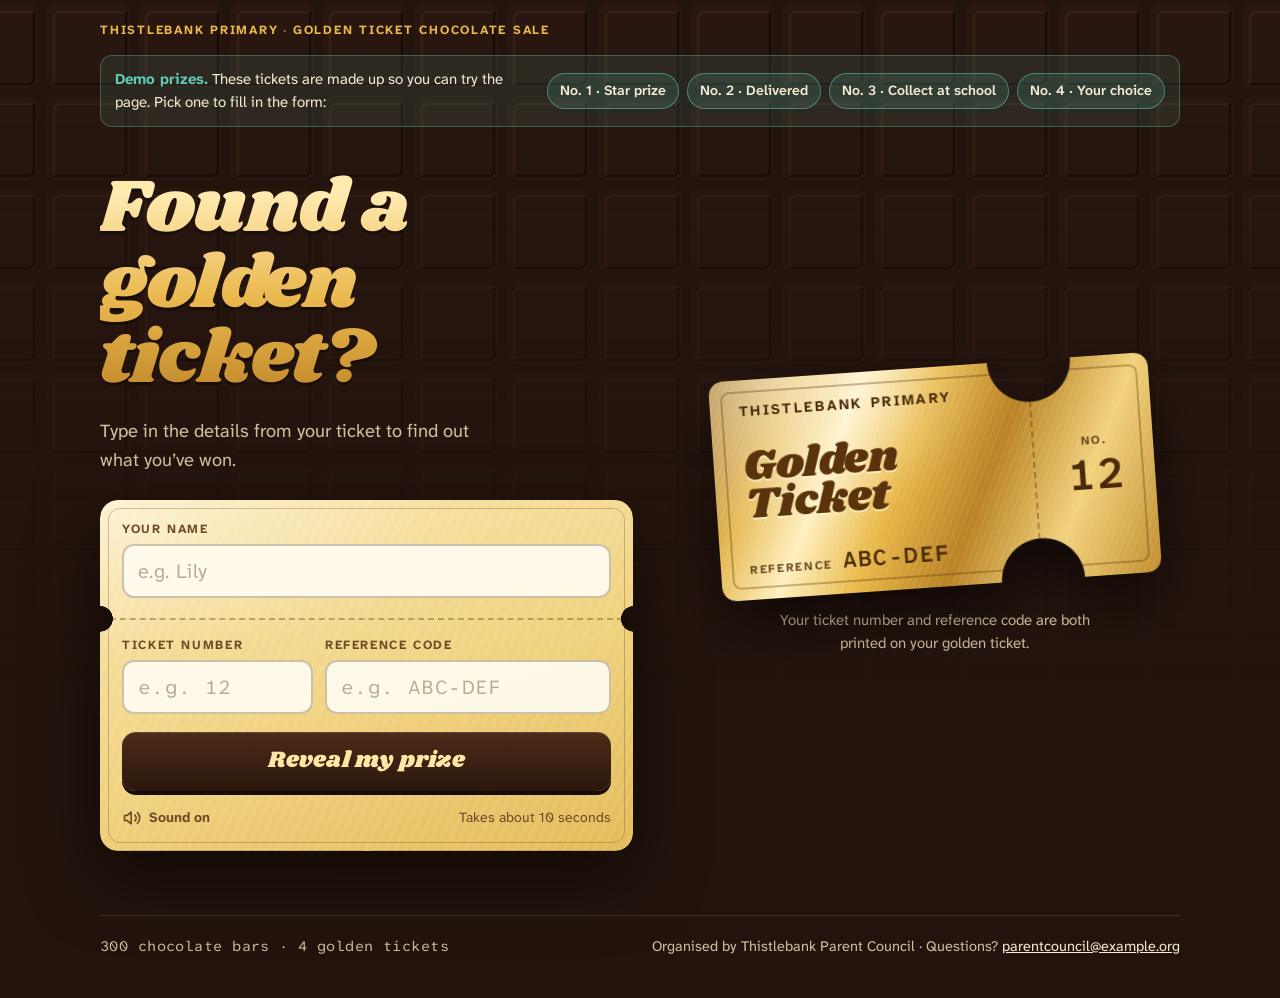
==== golden-ticket/index.html @ 1c59f761 "Add golden ticket prize page for the chocolate sale fundraiser Winners enter their name, ticket numb" ====
<!doctype html>
<html lang="en-GB">
<head>
<meta charset="utf-8">
<meta name="viewport" content="width=device-width, initial-scale=1, viewport-fit=cover">
<!-- page:start -->
<title>Golden Ticket Reveal</title>
<meta name="description" content="Found a golden ticket in your chocolate bar? Type in your ticket details to see what you've won.">
<meta name="theme-color" content="#22130d">
<link rel="icon" href="data:image/svg+xml,%3Csvg xmlns='http://www.w3.org/2000/svg' viewBox='0 0 32 32'%3E%3Crect x='1' y='8' width='30' height='16' rx='3' fill='%23eab84e'/%3E%3Cpath d='M22 9v14' stroke='%235a330c' stroke-width='1.5' stroke-dasharray='2 2'/%3E%3C/svg%3E">
<link rel="preconnect" href="https://fonts.googleapis.com">
<link rel="preconnect" href="https://fonts.gstatic.com" crossorigin>
<link rel="stylesheet" href="https://fonts.googleapis.com/css2?family=Atkinson+Hyperlegible+Mono:wght@400;600&family=Atkinson+Hyperlegible+Next:wght@400;600;700&family=Shrikhand&display=swap">
<style>
  /* One committed look: dark chocolate, gold foil, a mint wrapper. */
  :root {
    color-scheme: dark;
    --cocoa: #22130d;
    --cocoa-2: #2e1a12;
    --cocoa-3: #3a2319;
    --line: rgba(248, 236, 212, 0.14);
    --cream: #f8ecd4;
    --cream-2: #d4bf9f;
    --gold: #eab84e;
    --gold-hi: #ffe7a3;
    --paper-ink: #3a2212;
    --paper-ink-2: #6e4b28;
    --mint: #62cdb6;
    --error-paper: #9b2717;
    --foil: linear-gradient(115deg, #a8741f 0%, #e7bb57 16%, #fff0c0 29%, #e9b949 43%, #b98224 60%, #f2d27c 79%, #c18d2e 100%);
    --font-display: "Shrikhand", "Cooper Black", Georgia, serif;
    --font-body: "Atkinson Hyperlegible Next", "Atkinson Hyperlegible", system-ui, -apple-system, "Segoe UI", Roboto, sans-serif;
    --font-mono: "Atkinson Hyperlegible Mono", ui-monospace, "SF Mono", Menlo, Consolas, monospace;
  }
  [hidden] { display: none !important; }
  html { background: var(--cocoa); }
  body {
    position: relative;
    margin: 0;
    min-height: 100vh;
    padding-inline: 16px;
    background: var(--cocoa);
    color: var(--cream);
    font: 400 17px/1.55 var(--font-body);
    -webkit-font-smoothing: antialiased;
    -webkit-text-size-adjust: 100%;
  }
  body.stage-open { overflow: hidden; }
  /* Embossed chocolate squares, fading out down the page. */
  body::before {
    content: "";
    position: absolute;
    inset: 0 0 auto 0;
    height: 680px;
    pointer-events: none;
    background: url("data:image/svg+xml,%3Csvg xmlns='http://www.w3.org/2000/svg' width='92' height='92' viewBox='0 0 92 92'%3E%3Crect x='4' y='4' width='84' height='84' rx='10' fill='%23291710'/%3E%3Cpath d='M12 84V18a6 6 0 0 1 6-6h66' fill='none' stroke='%23382016' stroke-width='2.5'/%3E%3Cpath d='M84 12v66a6 6 0 0 1-6 6H12' fill='none' stroke='%23180b06' stroke-width='2.5'/%3E%3C/svg%3E") 50% 0 / 92px 92px;
    -webkit-mask: linear-gradient(#000, rgba(0, 0, 0, 0.55) 45%, transparent);
    mask: linear-gradient(#000, rgba(0, 0, 0, 0.55) 45%, transparent);
  }
  .page { position: relative; max-width: 1080px; margin: 0 auto; padding-block: 22px 40px; }
  button { font: inherit; }
  :focus-visible { outline: 3px solid var(--gold-hi); outline-offset: 3px; }

  .masthead { display: flex; flex-wrap: wrap; align-items: center; gap: 6px 14px; }
  .eyebrow {
    margin: 0;
    font: 700 12.5px/1.35 var(--font-body);
    letter-spacing: 0.14em;
    text-transform: uppercase;
    color: var(--gold);
  }
  .eyebrow .sep { opacity: 0.55; padding-inline: 0.35em; }

  .demo {
    margin-top: 16px;
    padding: 12px 14px;
    display: flex;
    flex-wrap: wrap;
    align-items: center;
    gap: 8px 10px;
    border-radius: 12px;
    background: rgba(98, 205, 182, 0.1);
    border: 1px solid rgba(98, 205, 182, 0.35);
    font-size: 15px;
  }
  .demo p { margin: 0; flex: 1 1 260px; }
  .demo strong { color: var(--mint); }
  .demo-picks { display: flex; flex-wrap: wrap; gap: 8px; }
  .demo-pick {
    padding: 6px 12px;
    border-radius: 999px;
    border: 1px solid rgba(98, 205, 182, 0.5);
    background: rgba(98, 205, 182, 0.14);
    color: var(--cream);
    font-size: 14px;
    font-weight: 600;
    cursor: pointer;
  }
  .demo-pick:hover { background: rgba(98, 205, 182, 0.26); }

  /* ---- The form view ---- */
  .intro { display: grid; grid-template-columns: minmax(0, 1fr); gap: 34px; margin-top: 26px; }
  @media (min-width: 900px) {
    .intro { grid-template-columns: minmax(0, 1fr) minmax(0, 0.92fr); align-items: center; gap: 56px; margin-top: 44px; }
  }
  .headline {
    margin: 0;
    font: 400 clamp(2.7rem, 9vw, 4.7rem)/1 var(--font-display);
    letter-spacing: -0.01em;
    text-wrap: balance;
    background: linear-gradient(180deg, #ffeab0 10%, #eab84e 55%, #c48b2c 95%);
    -webkit-background-clip: text;
    background-clip: text;
    color: transparent;
    filter: drop-shadow(0 3px 0 rgba(0, 0, 0, 0.35));
    padding-bottom: 0.08em;
  }
  .lede { margin: 14px 0 0; max-width: 34ch; font-size: 1.15rem; color: var(--cream-2); }
  .welcome {
    margin: 18px 0 0;
    display: flex;
    flex-wrap: wrap;
    align-items: center;
    gap: 6px 12px;
    color: var(--cream-2);
    font-size: 15.5px;
  }
  .link-btn {
    padding: 0;
    border: 0;
    background: none;
    color: var(--gold);
    font-weight: 700;
    text-decoration: underline;
    text-underline-offset: 3px;
    cursor: pointer;
  }

  .form-wrap { margin-top: 26px; max-width: 540px; filter: drop-shadow(0 26px 34px rgba(0, 0, 0, 0.5)); }
  .ticket-form {
    --notch-y: 118px;
    position: relative;
    padding: 22px 22px 16px;
    border-radius: 18px;
    color: var(--paper-ink);
    background:
      radial-gradient(120% 80% at 0% 0%, rgba(255, 255, 255, 0.4), rgba(255, 255, 255, 0) 55%),
      repeating-linear-gradient(115deg, rgba(255, 255, 255, 0.07) 0 3px, rgba(255, 255, 255, 0) 3px 9px),
      linear-gradient(160deg, #fbe9b6, #f0d17d 58%, #e3bb5a);
    -webkit-mask:
      radial-gradient(circle 13px at 0 var(--notch-y), #0000 97%, #000) left / 51% 100% no-repeat,
      radial-gradient(circle 13px at 100% var(--notch-y), #0000 97%, #000) right / 51% 100% no-repeat;
    mask:
      radial-gradient(circle 13px at 0 var(--notch-y), #0000 97%, #000) left / 51% 100% no-repeat,
      radial-gradient(circle 13px at 100% var(--notch-y), #0000 97%, #000) right / 51% 100% no-repeat;
  }
  .ticket-form::before {
    content: "";
    position: absolute;
    inset: 8px;
    border: 1.5px solid rgba(90, 51, 12, 0.28);
    border-radius: 12px;
    pointer-events: none;
  }
  .field label {
    display: block;
    margin-bottom: 7px;
    font: 700 12.5px/1.2 var(--font-body);
    letter-spacing: 0.13em;
    text-transform: uppercase;
    color: var(--paper-ink-2);
  }
  .field input {
    display: block;
    width: 100%;
    box-sizing: border-box;
    padding: 13px 14px;
    border: 2px solid rgba(74, 44, 14, 0.28);
    border-radius: 12px;
    background: rgba(255, 251, 238, 0.94);
    color: var(--paper-ink);
    font: 600 20px/1.2 var(--font-body);
  }
  .field input.code { font-family: var(--font-mono); letter-spacing: 0.09em; text-transform: uppercase; }
  .field input::placeholder { color: rgba(74, 44, 14, 0.38); font-weight: 400; letter-spacing: 0.02em; text-transform: none; }
  .field input:focus { outline: none; border-color: var(--paper-ink); box-shadow: 0 0 0 4px rgba(58, 34, 18, 0.16); }
  .field input[aria-invalid="true"] { border-color: var(--error-paper); background: #fff2ea; }
  .perf { margin: 20px -22px 18px; border-top: 2px dashed rgba(74, 44, 14, 0.34); }
  .pair { display: grid; grid-template-columns: minmax(0, 0.8fr) minmax(0, 1.2fr); align-items: end; gap: 12px; }
  @media (max-width: 459px) { .pair { grid-template-columns: minmax(0, 1fr); gap: 16px; } }
  .form-error {
    margin: 16px 0 0;
    padding: 10px 12px;
    border-radius: 10px;
    background: rgba(155, 39, 23, 0.1);
    color: var(--error-paper);
    font-size: 15.5px;
    font-weight: 600;
    line-height: 1.4;
  }
  .form-error span { display: block; margin-top: 4px; font-weight: 400; }
  .btn-reveal {
    display: block;
    width: 100%;
    margin-top: 18px;
    padding: 17px 20px 19px;
    border: 0;
    border-radius: 14px;
    background: linear-gradient(180deg, #4c2b19, #2b170e);
    color: var(--gold-hi);
    font: 400 23px/1 var(--font-display);
    letter-spacing: 0.01em;
    box-shadow: inset 0 1px 0 rgba(255, 255, 255, 0.14), 0 4px 0 #170b06;
    cursor: pointer;
    transition: transform 0.08s ease, box-shadow 0.08s ease;
  }
  .btn-reveal:hover { background: linear-gradient(180deg, #57321d, #311a10); }
  .btn-reveal:active { transform: translateY(3px); box-shadow: inset 0 1px 0 rgba(255, 255, 255, 0.14), 0 1px 0 #170b06; }
  .btn-reveal:focus-visible { outline: 3px solid var(--paper-ink); outline-offset: 3px; }
  .btn-reveal[disabled] { cursor: progress; opacity: 0.8; }
  .form-foot { display: flex; justify-content: space-between; align-items: center; gap: 10px; margin-top: 10px; font-size: 14px; color: var(--paper-ink-2); }
  .sound-toggle {
    display: inline-flex;
    align-items: center;
    gap: 7px;
    padding: 6px 8px;
    margin-left: -8px;
    border: 0;
    border-radius: 8px;
    background: none;
    color: inherit;
    font-size: 14px;
    font-weight: 700;
    cursor: pointer;
  }
  .sound-toggle svg { width: 20px; height: 20px; }
  [data-sound-toggle] .off { display: none; }
  [data-sound-toggle][aria-pressed="false"] .on { display: none; }
  [data-sound-toggle][aria-pressed="false"] .off { display: inline; }
  .ticket-form .sound-toggle:focus-visible { outline-color: var(--paper-ink); }

  .example { margin: 0; display: grid; justify-items: center; gap: 22px; }
  #example-ticket { width: min(100%, 440px); }
  .example .gt { transform: rotate(-4deg); filter: drop-shadow(0 26px 30px rgba(0, 0, 0, 0.55)); }
  @media (max-width: 899px) { #example-ticket { width: min(88%, 360px); } }
  .example figcaption { max-width: 34ch; text-align: center; font-size: 15px; color: var(--cream-2); }
  .notice {
    margin-top: 26px;
    max-width: 540px;
    padding: 20px 22px;
    border-radius: 16px;
    background: var(--cocoa-3);
    border: 1px solid var(--line);
  }
  .notice h2 { margin: 0 0 6px; font: 400 1.6rem/1.15 var(--font-display); color: var(--gold); }
  .notice p { margin: 0; color: var(--cream-2); }

  /* ---- Golden ticket (drawn at any width; text sizes follow the ticket) ---- */
  .gt { position: relative; width: 100%; aspect-ratio: 2 / 1; container-type: inline-size; perspective: 1100px; }
  .gt-card { position: absolute; inset: 0; transform-style: preserve-3d; }
  .gt.is-flipped .gt-card { transform: rotateY(180deg); }
  .gt-face { position: absolute; inset: 0; -webkit-backface-visibility: hidden; backface-visibility: hidden; }
  .gt-back { transform: rotateY(180deg); }
  .gt-paper {
    --nx: 73%;
    position: absolute;
    inset: 0;
    display: flex;
    overflow: hidden;
    border-radius: 10px;
    border-radius: 3.2cqw;
    color: #4b2c0b;
    background:
      radial-gradient(90% 130% at 16% 0%, rgba(255, 255, 255, 0.5), rgba(255, 255, 255, 0) 55%),
      repeating-linear-gradient(115deg, rgba(255, 255, 255, 0.07) 0 2px, rgba(255, 255, 255, 0) 2px 6px),
      var(--foil);
    -webkit-mask:
      radial-gradient(circle 10px at var(--nx) 0, #0000 97%, #000) top / 100% 51% no-repeat,
      radial-gradient(circle 10px at var(--nx) 100%, #0000 97%, #000) bottom / 100% 51% no-repeat;
    mask:
      radial-gradient(circle 10px at var(--nx) 0, #0000 97%, #000) top / 100% 51% no-repeat,
      radial-gradient(circle 10px at var(--nx) 100%, #0000 97%, #000) bottom / 100% 51% no-repeat;
    -webkit-mask:
      radial-gradient(circle 3.3cqw at var(--nx) 0, #0000 97%, #000) top / 100% 51% no-repeat,
      radial-gradient(circle 3.3cqw at var(--nx) 100%, #0000 97%, #000) bottom / 100% 51% no-repeat;
    mask:
      radial-gradient(circle 3.3cqw at var(--nx) 0, #0000 97%, #000) top / 100% 51% no-repeat,
      radial-gradient(circle 3.3cqw at var(--nx) 100%, #0000 97%, #000) bottom / 100% 51% no-repeat;
  }
  .gt-back .gt-paper { --nx: 27%; }
  .gt-paper::before {
    content: "";
    position: absolute;
    inset: 2.4cqw;
    border: 0.5cqw solid rgba(92, 56, 12, 0.34);
    border-radius: 2cqw;
    pointer-events: none;
  }
  .gt-paper::after {
    content: "";
    position: absolute;
    inset: -20% -60%;
    background: linear-gradient(105deg, rgba(255, 255, 255, 0) 42%, rgba(255, 255, 255, 0.55) 50%, rgba(255, 255, 255, 0) 58%);
    transform: translateX(-60%);
    animation: gt-shine 4.2s ease-in-out infinite;
    pointer-events: none;
  }
  @keyframes gt-shine { 0%, 55% { transform: translateX(-60%); } 100% { transform: translateX(60%); } }
  .gt-main {
    flex: 1;
    min-width: 0;
    display: flex;
    flex-direction: column;
    justify-content: space-between;
    padding: 5.4cqw 3cqw 5cqw 6.6cqw;
  }
  .gt-school {
    overflow: hidden;
    white-space: nowrap;
    text-overflow: ellipsis;
    font: 700 11px/1.1 var(--font-body);
    font-size: 3.3cqw;
    letter-spacing: 0.16em;
    text-transform: uppercase;
  }
  .gt-title {
    display: block;
    font: 400 29px/0.9 var(--font-display);
    font-size: 9.8cqw;
    color: #5a330c;
    text-shadow: 0 0.35cqw 0 rgba(255, 244, 200, 0.8);
    white-space: nowrap;
  }
  .gt-refline { display: flex; align-items: baseline; gap: 2.2cqw; white-space: nowrap; }
  .gt-label {
    font: 700 8px/1 var(--font-body);
    font-size: 2.7cqw;
    letter-spacing: 0.14em;
    text-transform: uppercase;
    opacity: 0.82;
  }
  .gt-ref { font: 600 15px/1 var(--font-mono); font-size: 5.2cqw; letter-spacing: 0.06em; }
  .gt-stub {
    width: 27%;
    display: flex;
    flex-direction: column;
    align-items: center;
    justify-content: center;
    gap: 1.4cqw;
    border-left: 0.6cqw dashed rgba(90, 51, 12, 0.42);
  }
  .gt-no { font: 600 30px/1 var(--font-mono); font-size: 10cqw; color: #4a2a0a; font-variant-numeric: tabular-nums; }
  .gt-no.is-long { font-size: 6.5cqw; }
  .gt-back .gt-paper { flex-direction: column; align-items: center; justify-content: center; gap: 2cqw; padding: 5cqw 8cqw; text-align: center; }
  .gt-win { font: 700 10px/1 var(--font-body); font-size: 3.2cqw; letter-spacing: 0.34em; text-transform: uppercase; }
  .gt-prizeline { display: flex; align-items: center; justify-content: center; gap: 3cqw; max-width: 100%; }
  .gt-emoji { font-size: 12cqw; line-height: 1; }
  .gt-emoji:empty { display: none; }
  .gt-prize {
    min-width: 0;
    font: 400 24px/1.02 var(--font-display);
    font-size: 8cqw;
    color: #5a330c;
    text-shadow: 0 0.3cqw 0 rgba(255, 244, 200, 0.8);
    text-wrap: balance;
    display: -webkit-box;
    -webkit-line-clamp: 3;
    -webkit-box-orient: vertical;
    overflow: hidden;
  }
  .gt-prize.is-long { font-size: 6.4cqw; }
  .gt-prize.is-xlong { font-size: 5cqw; }
  .gt-mystery { font: 400 80px/1 var(--font-display); font-size: 25cqw; color: #5a330c; text-shadow: 0 0.6cqw 0 rgba(255, 244, 200, 0.8); }
  .gt.is-mystery .gt-win, .gt.is-mystery .gt-prizeline { display: none; }
  .gt:not(.is-mystery) .gt-mystery { display: none; }

  /* ---- Result view ---- */
  .result { max-width: 760px; margin: 18px auto 0; display: grid; gap: 34px; }
  .result:focus { outline: none; }
  .result-hero { display: grid; justify-items: center; text-align: center; }
  .result-hero #result-ticket { width: min(92%, 360px); margin-bottom: 26px; }
  .result-hero .gt { transform: rotate(-3deg); filter: drop-shadow(0 24px 26px rgba(0, 0, 0, 0.55)); }
  .result-eyebrow { margin: 0 0 8px; font: 700 12.5px/1.3 var(--font-mono); letter-spacing: 0.14em; text-transform: uppercase; color: var(--gold); }
  .result-title {
    margin: 0;
    font: 400 clamp(2.2rem, 7.5vw, 3.5rem)/1.04 var(--font-display);
    color: var(--gold);
    text-wrap: balance;
  }
  .result-title:focus { outline: none; }
  .won-label { margin: 22px 0 2px; font-size: 13px; font-weight: 700; letter-spacing: 0.18em; text-transform: uppercase; color: var(--cream-2); }
  .result-prize { margin: 0; max-width: 22ch; font: 700 clamp(1.7rem, 5.6vw, 2.4rem)/1.15 var(--font-body); color: var(--cream); text-wrap: balance; }
  .result-details { margin: 10px 0 0; max-width: 46ch; color: var(--cream-2); white-space: pre-line; }
  .result-donor { margin: 10px 0 0; color: var(--gold); font-style: italic; }
  .star-badge {
    margin: 16px 0 0;
    display: inline-flex;
    align-items: center;
    gap: 8px;
    padding: 7px 14px 7px 12px;
    border-radius: 999px;
    background: var(--foil);
    color: #432607;
    font-size: 12.5px;
    font-weight: 700;
    letter-spacing: 0.14em;
    text-transform: uppercase;
  }
  .star-badge svg { width: 16px; height: 16px; }

  .collect { display: grid; gap: 14px; }
  .collect h3 { margin: 0; font: 400 1.75rem/1.1 var(--font-display); color: var(--gold); }
  .collect-intro { margin: 0; color: var(--cream-2); }
  .options { display: grid; gap: 14px; grid-template-columns: repeat(auto-fit, minmax(min(100%, 300px), 1fr)); }
  .option {
    display: grid;
    align-content: start;
    gap: 12px;
    padding: 18px 18px 20px;
    border-radius: 16px;
    background: var(--cocoa-3);
    border: 1px solid var(--line);
  }
  .option-head { display: flex; align-items: center; gap: 12px; }
  .option-head svg { flex: none; width: 34px; height: 34px; color: var(--gold); }
  .option h4 { margin: 0; font: 700 1.15rem/1.25 var(--font-body); color: var(--cream); }
  .option p { margin: 0; color: var(--cream-2); white-space: pre-line; }
  .option .must { color: var(--cream); font-weight: 600; }
  .contact {
    display: flex;
    flex-wrap: wrap;
    align-items: center;
    gap: 6px 10px;
    padding: 10px 12px;
    border-radius: 10px;
    background: rgba(0, 0, 0, 0.2);
  }
  .contact-label { font-size: 12px; font-weight: 700; letter-spacing: 0.12em; text-transform: uppercase; color: var(--cream-2); }
  .contact-value { flex: 1 1 auto; min-width: 0; overflow-wrap: anywhere; font: 600 15.5px/1.3 var(--font-mono); color: var(--cream); -webkit-user-select: all; user-select: all; }
  .btn-row { display: flex; flex-wrap: wrap; gap: 10px; }
  .btn {
    display: inline-flex;
    align-items: center;
    justify-content: center;
    gap: 8px;
    min-height: 46px;
    padding: 10px 16px;
    border: 0;
    border-radius: 12px;
    font: 700 15.5px/1.2 var(--font-body);
    text-align: center;
    text-decoration: none;
    cursor: pointer;
  }
  .btn-gold { background: var(--foil); color: #3a2210; box-shadow: 0 3px 0 #6d4611; }
  .btn-gold:active { transform: translateY(2px); box-shadow: 0 1px 0 #6d4611; }
  .btn-ghost { background: transparent; color: var(--cream); border: 1.5px solid rgba(248, 236, 212, 0.35); }
  .btn-ghost:hover { border-color: rgba(248, 236, 212, 0.7); }
  .btn-small { min-height: 34px; padding: 5px 12px; border-radius: 9px; font-size: 14px; }
  .copy-status { min-height: 1.4em; margin: 0; font-size: 14px; color: var(--mint); }
  .claim-by { margin: 0; font-weight: 700; color: var(--cream); text-wrap: pretty; }

  .stub {
    position: relative;
    padding: 20px 22px;
    border-radius: 16px;
    color: var(--paper-ink);
    background:
      repeating-linear-gradient(115deg, rgba(255, 255, 255, 0.07) 0 3px, rgba(255, 255, 255, 0) 3px 9px),
      linear-gradient(160deg, #fbe9b6, #f0d17d 58%, #e3bb5a);
    -webkit-mask:
      radial-gradient(circle 12px at 0 50%, #0000 97%, #000) left / 51% 100% no-repeat,
      radial-gradient(circle 12px at 100% 50%, #0000 97%, #000) right / 51% 100% no-repeat;
    mask:
      radial-gradient(circle 12px at 0 50%, #0000 97%, #000) left / 51% 100% no-repeat,
      radial-gradient(circle 12px at 100% 50%, #0000 97%, #000) right / 51% 100% no-repeat;
  }
  .stub dl { display: grid; grid-template-columns: repeat(auto-fit, minmax(min(100%, 140px), 1fr)); gap: 12px 20px; margin: 0; }
  .stub dt { font-size: 11.5px; font-weight: 700; letter-spacing: 0.14em; text-transform: uppercase; color: var(--paper-ink-2); }
  .stub dd { margin: 3px 0 0; font-size: 17px; font-weight: 700; line-height: 1.3; overflow-wrap: anywhere; }
  .stub dd.code { font-family: var(--font-mono); font-weight: 600; letter-spacing: 0.05em; font-variant-numeric: tabular-nums; }
  .stub-note { margin: 16px 0 0; padding-top: 14px; border-top: 2px dashed rgba(74, 44, 14, 0.3); font-weight: 700; }
  .result-actions { display: grid; justify-items: center; gap: 12px; }
  .result-actions .btn-row { justify-content: center; }
  .hint { margin: 0; font-size: 14.5px; color: var(--cream-2); text-align: center; }

  .foot {
    margin-top: 64px;
    padding-top: 20px;
    display: flex;
    flex-wrap: wrap;
    justify-content: space-between;
    gap: 8px 24px;
    border-top: 1px solid var(--line);
    font-size: 14.5px;
    color: var(--cream-2);
  }
  .foot p { margin: 0; }
  .stats { font-family: var(--font-mono); letter-spacing: 0.03em; font-variant-numeric: tabular-nums; }
  .foot a { color: var(--cream); }

  /* ---- The reveal stage ---- */
  .stage {
    position: fixed;
    inset: 0;
    z-index: 50;
    display: flex;
    flex-direction: column;
    padding: env(safe-area-inset-top, 0px) 16px env(safe-area-inset-bottom, 0px);
    overflow: hidden;
    color: var(--cream);
    background: radial-gradient(120% 80% at 50% 36%, #4b2c1b 0%, #2a170e 46%, #140a05 100%);
  }
  .stage:focus { outline: none; }
  .stage-bar { position: relative; z-index: 8; display: flex; justify-content: flex-end; gap: 8px; padding-top: 12px; min-height: 44px; }
  .stage-btn {
    display: inline-flex;
    align-items: center;
    gap: 7px;
    padding: 8px 14px;
    border-radius: 999px;
    border: 1px solid rgba(248, 236, 212, 0.28);
    background: rgba(248, 236, 212, 0.1);
    color: var(--cream);
    font-size: 14px;
    font-weight: 700;
    cursor: pointer;
  }
  .stage-btn svg { width: 18px; height: 18px; }
  .scene-box { position: relative; flex: 1; min-height: 0; }
  .scene { position: absolute; left: 50%; top: 50%; width: 360px; height: 560px; margin: -280px 0 0 -180px; transform: scale(var(--fit, 1)); }
  .caption {
    position: relative;
    z-index: 8;
    flex: none;
    min-height: 2.5em;
    max-width: 24ch;
    margin: 0 auto 26px;
    text-align: center;
    font: 400 clamp(22px, 5.8vw, 31px)/1.15 var(--font-display);
    color: var(--cream);
    text-wrap: balance;
    text-shadow: 0 2px 0 rgba(0, 0, 0, 0.4);
  }
  .rays { position: absolute; left: -420px; top: -405px; width: 1200px; height: 1200px; opacity: 0; pointer-events: none; }
  .rays-spin {
    position: absolute;
    inset: 0;
    border-radius: 50%;
    background: repeating-conic-gradient(from 0deg, rgba(255, 215, 120, 0.3) 0deg 6deg, rgba(255, 215, 120, 0) 6deg 15deg);
    -webkit-mask: radial-gradient(closest-side, #000 6%, rgba(0, 0, 0, 0.5) 34%, transparent 72%);
    mask: radial-gradient(closest-side, #000 6%, rgba(0, 0, 0, 0.5) 34%, transparent 72%);
    animation: spin 28s linear infinite;
    will-change: transform;
  }
  @keyframes spin { to { transform: rotate(360deg); } }
  .glow {
    position: absolute;
    left: 10px;
    top: 170px;
    width: 340px;
    height: 210px;
    border-radius: 50%;
    background: radial-gradient(closest-side, rgba(255, 230, 150, 0.95), rgba(255, 196, 80, 0.45) 45%, rgba(255, 180, 60, 0) 100%);
    opacity: 0;
    pointer-events: none;
  }
  .gt-pos { position: absolute; left: 30px; top: 120px; width: 300px; height: 150px; z-index: 2; opacity: 0; }
  .gt-pos.is-front { z-index: 4; }
  .gt-shake { width: 100%; height: 100%; }
  .bar-pos { position: absolute; left: 95px; top: 270px; width: 170px; height: 260px; z-index: 3; transform-origin: 50% 100%; transform: translateY(-900px); }
  .bar-wobble { position: relative; width: 100%; height: 100%; transform-origin: 50% 92%; }
  .bar-choc {
    position: absolute;
    inset: 0;
    display: grid;
    grid-template-columns: repeat(3, 1fr);
    grid-template-rows: repeat(5, 1fr);
    gap: 6px;
    padding: 12px 10px;
    border-radius: 10px;
    background: #45240f;
    box-shadow: inset 0 0 0 2px #321a0c, 0 18px 30px rgba(0, 0, 0, 0.5);
  }
  .bar-choc i {
    border-radius: 6px;
    background: linear-gradient(150deg, #7c4b2d, #5d341e 60%, #51301b);
    box-shadow: inset 2px 2px 0 rgba(255, 214, 180, 0.17), inset -2px -3px 0 rgba(0, 0, 0, 0.36);
  }
  .wrap { position: absolute; left: -3px; right: -3px; overflow: hidden; }
  .wrap-top { top: -4px; height: 114px; transform-origin: 0% 100%; z-index: 2; }
  .wrap-bottom { top: 100px; bottom: -4px; z-index: 1; }
  .wrap-print {
    position: absolute;
    left: 0;
    width: 176px;
    height: 268px;
    border-radius: 9px;
    color: #fdf3dc;
    background:
      linear-gradient(90deg, rgba(0, 0, 0, 0.3), rgba(0, 0, 0, 0) 13%, rgba(255, 255, 255, 0.13) 28%, rgba(255, 255, 255, 0) 42%, rgba(0, 0, 0, 0) 84%, rgba(0, 0, 0, 0.32)),
      repeating-linear-gradient(135deg, rgba(255, 255, 255, 0.07) 0 6px, rgba(255, 255, 255, 0) 6px 15px),
      #2e9e89;
  }
  .wrap-top .wrap-print { top: 0; }
  .wrap-bottom .wrap-print { top: -104px; }
  .wrap-print::before, .wrap-print::after {
    content: "";
    position: absolute;
    left: 0;
    right: 0;
    height: 13px;
    background: repeating-linear-gradient(90deg, rgba(0, 0, 0, 0.24) 0 2px, rgba(255, 255, 255, 0.14) 2px 4px), #237d6d;
  }
  .wrap-print::before { top: 0; border-radius: 9px 9px 0 0; }
  .wrap-print::after { bottom: 0; border-radius: 0 0 9px 9px; }
  .wp-school {
    position: absolute;
    top: 30px;
    left: 12px;
    right: 12px;
    text-align: center;
    font: 700 10px/1.3 var(--font-body);
    letter-spacing: 0.2em;
    text-transform: uppercase;
  }
  .wp-stars { position: absolute; top: 70px; left: 0; right: 0; text-align: center; color: var(--gold); font-size: 13px; letter-spacing: 0.5em; padding-left: 0.5em; }
  .wp-label {
    position: absolute;
    left: 14px;
    right: 14px;
    top: 128px;
    height: 84px;
    display: flex;
    flex-direction: column;
    align-items: center;
    justify-content: center;
    border-radius: 50%;
    background: #fdf1d6;
    box-shadow: 0 0 0 3px #e3b04a, 0 0 0 5px #fdf1d6;
  }
  .wp-milk { font: 700 10px/1 var(--font-body); letter-spacing: 0.26em; text-transform: uppercase; color: #6b3d20; padding-left: 0.26em; }
  .wp-choc { margin-top: 3px; font: 400 25px/1 var(--font-display); color: #5a2f18; }
  .wp-small { position: absolute; left: 0; right: 0; bottom: 24px; text-align: center; font: 700 8.5px/1.3 var(--font-body); letter-spacing: 0.12em; text-transform: uppercase; opacity: 0.85; }
  .sparkles { position: absolute; inset: 0; z-index: 5; opacity: 0; pointer-events: none; }
  .sparkle {
    position: absolute;
    width: var(--s);
    height: var(--s);
    background: radial-gradient(circle, #fffbe8 20%, #ffd978 60%);
    clip-path: polygon(50% 0, 61% 39%, 100% 50%, 61% 61%, 50% 100%, 39% 61%, 0 50%, 39% 39%);
    animation: twinkle 1.7s ease-in-out infinite;
    animation-delay: var(--d);
    transform: scale(0.2);
    opacity: 0;
  }
  @keyframes twinkle { 0%, 100% { transform: scale(0.2) rotate(0deg); opacity: 0; } 50% { transform: scale(1) rotate(45deg); opacity: 1; } }
  .countdown {
    position: absolute;
    left: 0;
    right: 0;
    top: 322px;
    height: 180px;
    z-index: 6;
    display: grid;
    place-items: center;
    font: 400 150px/1 var(--font-display);
    color: var(--gold-hi);
    text-shadow: 0 7px 0 #7a4a12, 0 0 44px rgba(255, 200, 90, 0.65);
    opacity: 0;
    pointer-events: none;
  }
  .flash {
    position: absolute;
    inset: 0;
    z-index: 7;
    background: radial-gradient(circle at 50% 40%, rgba(255, 250, 228, 0.95), rgba(255, 222, 150, 0.55) 35%, rgba(255, 200, 100, 0) 72%);
    opacity: 0;
    pointer-events: none;
  }
  /* Reduced motion: no falling bar or flip, just a calm cross-fade. */
  .stage.is-gentle .bar-pos, .stage.is-gentle .glow, .stage.is-gentle .sparkles { display: none; }
  .stage.is-gentle .gt-pos { opacity: 1; }
  .stage.is-gentle .rays { opacity: 0.45; }
  .stage.is-gentle .gt-back { transform: none; opacity: 0; transition: opacity 0.6s ease; }
  .stage.is-gentle .gt-front { transition: opacity 0.6s ease; }
  .stage.is-gentle .gt.show-back .gt-back { opacity: 1; }
  .stage.is-gentle .gt.show-back .gt-front { opacity: 0; }
  .confetti { position: fixed; inset: 0; z-index: 60; width: 100%; height: 100%; pointer-events: none; }

  @media (prefers-reduced-motion: reduce) {
    .gt-paper::after, .rays-spin, .sparkle { animation: none; }
    .btn-reveal, .btn-gold { transition: none; }
  }
</style>
</head>
<body>
<div class="page">
  <header class="masthead">
    <p class="eyebrow"><span data-setting="schoolName">Our school</span><span class="sep" aria-hidden="true">·</span><span data-setting="eventName">Golden Ticket Chocolate Sale</span></p>
  </header>

  <aside class="demo" id="demo" hidden>
    <p><strong>Demo prizes.</strong> These tickets are made up so you can try the page. Pick one to fill in the form:</p>
    <div class="demo-picks" id="demo-picks"></div>
  </aside>

  <main id="main">
    <section class="intro" id="view-form" aria-labelledby="headline">
      <div class="intro-copy">
        <h1 class="headline" id="headline">Found a golden ticket?</h1>
        <p class="lede">Type in the details from your ticket to find out what you’ve won.</p>

        <p class="welcome" id="welcome" hidden>
          <span id="welcome-text">Welcome back.</span>
          <button type="button" class="link-btn" id="welcome-btn">Show my prize again</button>
        </p>

        <div class="notice" id="closed-notice" hidden>
          <h2>Prize checking opens soon</h2>
          <p id="closed-text">The prize list isn’t ready yet. Please come back later.</p>
        </div>

        <div class="form-wrap" id="form-wrap">
          <form class="ticket-form" id="claim-form" novalidate autocomplete="off">
            <div class="field">
              <label for="f-name">Your name</label>
              <input id="f-name" name="name" type="text" maxlength="40" autocomplete="off" autocapitalize="words" spellcheck="false" placeholder="e.g. Lily" aria-describedby="form-error">
            </div>
            <div class="perf" id="perf" aria-hidden="true"></div>
            <div class="pair">
              <div class="field">
                <label for="f-number">Ticket number</label>
                <input id="f-number" name="number" type="text" class="code" maxlength="12" inputmode="numeric" autocomplete="off" spellcheck="false" placeholder="e.g. 12" aria-describedby="form-error">
              </div>
              <div class="field">
                <label for="f-ref">Reference code</label>
                <input id="f-ref" name="reference" type="text" class="code" maxlength="24" autocomplete="off" autocapitalize="characters" autocorrect="off" spellcheck="false" placeholder="e.g. ABC-DEF" aria-describedby="form-error">
              </div>
            </div>
            <p class="form-error" id="form-error" role="alert" hidden></p>
            <button type="submit" class="btn-reveal" id="reveal-btn">Reveal my prize</button>
            <div class="form-foot">
              <button type="button" class="sound-toggle" data-sound-toggle aria-pressed="true">
                <svg class="on" viewBox="0 0 24 24" fill="none" stroke="currentColor" stroke-width="2" stroke-linecap="round" stroke-linejoin="round" aria-hidden="true"><path d="M11 5 6 9H3v6h3l5 4z"/><path d="M15.5 8.5a5 5 0 0 1 0 7"/><path d="M18.5 5.5a9 9 0 0 1 0 13"/></svg>
                <svg class="off" viewBox="0 0 24 24" fill="none" stroke="currentColor" stroke-width="2" stroke-linecap="round" stroke-linejoin="round" aria-hidden="true"><path d="M11 5 6 9H3v6h3l5 4z"/><path d="m22 9-6 6"/><path d="m16 9 6 6"/></svg>
                <span class="on">Sound on</span><span class="off">Sound off</span>
              </button>
              <span>Takes about 10 seconds</span>
            </div>
          </form>
        </div>
      </div>

      <figure class="example" id="example">
        <div id="example-ticket"></div>
        <figcaption>Your ticket number and reference code are both printed on your golden ticket.</figcaption>
      </figure>
    </section>

    <section class="result" id="view-result" hidden aria-labelledby="result-title">
      <div class="result-hero">
        <div id="result-ticket"></div>
        <p class="result-eyebrow">Golden ticket No. <span id="r-number"></span></p>
        <h2 class="result-title" id="result-title" tabindex="-1">Congratulations, <span id="r-name"></span>!</h2>
        <p class="won-label">You’ve won</p>
        <p class="result-prize" id="r-prize"></p>
        <p class="result-details" id="r-details"></p>
        <p class="result-donor" id="r-donor"></p>
        <p class="star-badge" id="r-star" hidden>
          <svg viewBox="0 0 24 24" fill="currentColor" aria-hidden="true"><path d="m12 2 2.9 6.6 7.1.6-5.4 4.7 1.6 7L12 17.3 5.8 21l1.6-7L2 9.2l7.1-.6z"/></svg>
          Star prize
        </p>
      </div>

      <div class="collect" aria-labelledby="collect-title">
        <h3 id="collect-title">How to get your prize</h3>
        <p class="collect-intro" id="collect-intro"></p>
        <div class="options">
          <article class="option" id="opt-school">
            <div class="option-head">
              <svg viewBox="0 0 40 40" fill="none" stroke="currentColor" stroke-width="2.2" stroke-linejoin="round" stroke-linecap="round" aria-hidden="true"><path d="M5 35V17l15-9 15 9v18"/><path d="M2 35h36"/><path d="M16 35v-9h8v9"/><path d="M20 8V2l6 2.5-6 2.5"/><circle cx="20" cy="17.5" r="3"/><path d="M9 22h3M28 22h3M9 28h3M28 28h3"/></svg>
              <h4 id="school-title">Collect it from school</h4>
            </div>
            <p id="school-text"></p>
            <p class="must">Bring your golden ticket. We swap it for your prize.</p>
          </article>
          <article class="option" id="opt-delivery">
            <div class="option-head">
              <svg viewBox="0 0 40 40" fill="none" stroke="currentColor" stroke-width="2.2" stroke-linejoin="round" stroke-linecap="round" aria-hidden="true"><path d="M3 9h21v19H3z"/><path d="M24 15h7l6 7v6H24"/><circle cx="10" cy="30" r="3.5"/><circle cx="30" cy="30" r="3.5"/><path d="M28 15v7h9"/></svg>
              <h4 id="delivery-title">We’ll bring it to you</h4>
            </div>
            <p id="delivery-text"></p>
            <div class="contact" id="contact-email-row">
              <span class="contact-label">Email</span>
              <span class="contact-value" id="contact-email"></span>
              <button type="button" class="btn btn-ghost btn-small" id="copy-email">Copy</button>
            </div>
            <div class="contact" id="contact-phone-row">
              <span class="contact-label">Phone</span>
              <span class="contact-value" id="contact-phone"></span>
            </div>
            <div class="btn-row">
              <a class="btn btn-gold" id="mail-link" href="#">Email us to arrange delivery</a>
              <button type="button" class="btn btn-ghost" id="copy-message">Copy a ready-made message</button>
            </div>
            <p class="copy-status" id="copy-status" role="status"></p>
            <p class="must">Have your golden ticket ready to hand over.</p>
          </article>
        </div>
        <p class="claim-by" id="claim-by" hidden></p>
      </div>

      <div class="stub">
        <dl>
          <div><dt>Winner</dt><dd id="s-name"></dd></div>
          <div><dt>Ticket No.</dt><dd class="code" id="s-number"></dd></div>
          <div><dt>Reference</dt><dd class="code" id="s-ref"></dd></div>
          <div><dt>Prize</dt><dd id="s-prize"></dd></div>
        </dl>
        <p class="stub-note">Keep your golden ticket safe. You’ll need to hand it over to get your prize.</p>
      </div>

      <div class="result-actions">
        <p class="hint">Take a screenshot to keep these details handy.</p>
        <div class="btn-row">
          <button type="button" class="btn btn-gold" id="replay-btn">Watch the reveal again</button>
          <button type="button" class="btn btn-ghost" id="another-btn">Check another ticket</button>
        </div>
      </div>
    </section>
  </main>

  <footer class="foot">
    <p class="stats" id="stats" hidden></p>
    <p>Organised by <span data-setting="organiser">the Parent Council</span><span id="foot-contact" hidden> · Questions? <a id="foot-email" href="#"></a></span></p>
  </footer>
</div>

<noscript><p style="margin:24px 16px;color:#f8ecd4">Please turn on JavaScript to check your golden ticket.</p></noscript>

<div class="stage" id="stage" hidden tabindex="-1" role="dialog" aria-modal="true" aria-label="Revealing your prize">
  <div class="stage-bar">
    <button type="button" class="stage-btn" data-sound-toggle aria-pressed="true">
      <svg class="on" viewBox="0 0 24 24" fill="none" stroke="currentColor" stroke-width="2" stroke-linecap="round" stroke-linejoin="round" aria-hidden="true"><path d="M11 5 6 9H3v6h3l5 4z"/><path d="M15.5 8.5a5 5 0 0 1 0 7"/><path d="M18.5 5.5a9 9 0 0 1 0 13"/></svg>
      <svg class="off" viewBox="0 0 24 24" fill="none" stroke="currentColor" stroke-width="2" stroke-linecap="round" stroke-linejoin="round" aria-hidden="true"><path d="M11 5 6 9H3v6h3l5 4z"/><path d="m22 9-6 6"/><path d="m16 9 6 6"/></svg>
      <span class="on">Sound on</span><span class="off">Sound off</span>
    </button>
    <button type="button" class="stage-btn" id="skip-btn" hidden>Skip</button>
  </div>
  <div class="scene-box" id="scene-box">
    <div class="scene" id="scene">
      <div class="rays" id="rays"><div class="rays-spin"></div></div>
      <div class="glow" id="glow"></div>
      <div class="gt-pos" id="gt-pos"><div class="gt-shake" id="gt-shake"></div></div>
      <div class="bar-pos" id="bar-pos">
        <div class="bar-wobble" id="bar-wobble">
          <div class="bar-choc" id="bar-choc"></div>
          <div class="wrap wrap-bottom" id="wrap-bottom"></div>
          <div class="wrap wrap-top" id="wrap-top"></div>
        </div>
      </div>
      <div class="sparkles" id="sparkles"></div>
      <div class="countdown" id="countdown" aria-hidden="true"></div>
    </div>
  </div>
  <p class="caption" id="caption" aria-live="polite"></p>
  <div class="flash" id="flash"></div>
</div>
<canvas class="confetti" id="confetti" aria-hidden="true"></canvas>

<template id="tpl-ticket">
  <div class="gt is-mystery">
    <div class="gt-card">
      <div class="gt-face gt-front">
        <div class="gt-paper">
          <div class="gt-main">
            <span class="gt-school" data-setting="schoolName">Our school</span>
            <span class="gt-title">Golden<br>Ticket</span>
            <span class="gt-refline"><span class="gt-label">Reference</span><span class="gt-ref">ABC-DEF</span></span>
          </div>
          <div class="gt-stub">
            <span class="gt-label">No.</span>
            <span class="gt-no">12</span>
          </div>
        </div>
      </div>
      <div class="gt-face gt-back">
        <div class="gt-paper">
          <span class="gt-win">Winner</span>
          <span class="gt-prizeline"><span class="gt-emoji"></span><span class="gt-prize"></span></span>
          <span class="gt-mystery" aria-hidden="true">?</span>
        </div>
      </div>
    </div>
  </div>
</template>

<template id="tpl-wrapper">
  <div class="wrap-print">
    <span class="wp-school" data-setting="schoolName">Our school</span>
    <span class="wp-stars" aria-hidden="true">★★★</span>
    <div class="wp-label"><span class="wp-milk">Milk</span><span class="wp-choc">Chocolate</span></div>
    <span class="wp-small">Every bar helps</span>
  </div>
</template>

<script src="core.js"></script>
<script src="prizes.js"></script>
<script>
(function () {
  'use strict';

  var GT = window.GoldenTicket;
  var DATA = window.GOLDEN_TICKET_DATA || null;
  var SETTINGS = (DATA && DATA.settings) || {};
  var REVEAL_MS = 10000;
  var canAnimate = typeof Element !== 'undefined' && 'animate' in Element.prototype;
  var motionQuery = window.matchMedia ? window.matchMedia('(prefers-reduced-motion: reduce)') : null;

  function reduceMotion() { return !canAnimate || !!(motionQuery && motionQuery.matches); }
  function $(id) { return document.getElementById(id); }

  // Browser storage is a convenience only: the page works without it.
  var store = {
    get: function (key, fallback) {
      try { var v = window.localStorage.getItem(key); return v == null ? fallback : JSON.parse(v); } catch (e) { return fallback; }
    },
    set: function (key, value) {
      try { window.localStorage.setItem(key, JSON.stringify(value)); } catch (e) { /* ignore */ }
    }
  };

  function applySettings(scope) {
    Array.prototype.forEach.call(scope.querySelectorAll('[data-setting]'), function (el) {
      var value = SETTINGS[el.getAttribute('data-setting')];
      if (value) el.textContent = value;
    });
  }

  function firstName(name) { return name.split(' ')[0]; }

  // ---------------------------------------------------------------------------------------
  // Golden ticket drawing
  // ---------------------------------------------------------------------------------------
  function makeTicket(host) {
    var node = $('tpl-ticket').content.firstElementChild.cloneNode(true);
    applySettings(node);
    host.appendChild(node);
    return node;
  }

  function fillFront(node, number, reference) {
    var no = node.querySelector('.gt-no');
    no.textContent = number;
    no.classList.toggle('is-long', String(number).length > 3);
    node.querySelector('.gt-ref').textContent = reference;
  }

  function fillBack(node, prize) {
    var name = node.querySelector('.gt-prize');
    name.textContent = prize.prize;
    name.classList.toggle('is-long', prize.prize.length > 16 && prize.prize.length <= 30);
    name.classList.toggle('is-xlong', prize.prize.length > 30);
    node.querySelector('.gt-emoji').textContent = prize.emoji || '';
    node.classList.remove('is-mystery');
  }

  // ---------------------------------------------------------------------------------------
  // Sound: everything is synthesised, so there are no audio files to host
  // ---------------------------------------------------------------------------------------
  var sound = (function () {
    var enabled = store.get('gt.sound', true) !== false;
    var ctx = null;
    var master = null;
    var noise = null;
    var bus = null;
    var VOLUME = 0.6;
    var SPARKLE = [1318.5, 1568, 1760, 1975.5, 2349.3, 2637];

    function prime() {
      var AC = window.AudioContext || window.webkitAudioContext;
      if (!AC) return;
      try {
        if (!ctx) {
          ctx = new AC();
          var squash = ctx.createDynamicsCompressor();
          squash.connect(ctx.destination);
          master = ctx.createGain();
          master.gain.value = enabled ? VOLUME : 0;
          master.connect(squash);
          noise = ctx.createBuffer(1, ctx.sampleRate * 2, ctx.sampleRate);
          var d = noise.getChannelData(0);
          for (var i = 0; i < d.length; i++) d[i] = Math.random() * 2 - 1;
        }
        if (ctx.state !== 'running' && ctx.resume) ctx.resume();
      } catch (e) {
        ctx = null;
      }
    }

    function freshBus() {
      stop();
      bus = ctx.createGain();
      bus.connect(master);
      return bus;
    }

    function stop() {
      if (!bus) return;
      var old = bus;
      bus = null;
      try { old.gain.setTargetAtTime(0, ctx.currentTime, 0.03); } catch (e) { /* ignore */ }
      setTimeout(function () { try { old.disconnect(); } catch (e) { /* ignore */ } }, 400);
    }

    function envelope(gain, t, peak, attack, decay) {
      gain.gain.setValueAtTime(0.0001, t);
      gain.gain.exponentialRampToValueAtTime(peak, t + attack);
      gain.gain.exponentialRampToValueAtTime(0.0001, t + attack + decay);
    }

    function hiss(out, t, dur, type, freq, q, peak, attack) {
      var src = ctx.createBufferSource();
      src.buffer = noise;
      src.loop = true;
      var filter = ctx.createBiquadFilter();
      filter.type = type;
      filter.frequency.setValueAtTime(freq, t);
      filter.Q.value = q;
      var gain = ctx.createGain();
      envelope(gain, t, peak, attack || 0.002, dur);
      src.connect(filter);
      filter.connect(gain);
      gain.connect(out);
      src.start(t, Math.random());
      src.stop(t + (attack || 0.002) + dur + 0.05);
      return filter;
    }

    function tone(out, t, freq, dur, type, peak, attack) {
      var osc = ctx.createOscillator();
      osc.type = type;
      osc.frequency.setValueAtTime(freq, t);
      var gain = ctx.createGain();
      envelope(gain, t, peak, attack || 0.004, dur);
      osc.connect(gain);
      gain.connect(out);
      osc.start(t);
      osc.stop(t + dur + 0.1);
      return osc;
    }

    function bell(out, t, freq, peak) {
      tone(out, t, freq, 1.1, 'sine', peak);
      tone(out, t, freq * 2.76, 0.45, 'sine', peak * 0.3);
      tone(out, t, freq * 5.4, 0.2, 'sine', peak * 0.12);
    }

    function brass(out, t, freq, dur, peak) {
      var filter = ctx.createBiquadFilter();
      filter.type = 'lowpass';
      filter.Q.value = 2;
      filter.frequency.setValueAtTime(700, t);
      filter.frequency.exponentialRampToValueAtTime(3400, t + 0.06);
      filter.frequency.exponentialRampToValueAtTime(1500, t + dur);
      var gain = ctx.createGain();
      gain.gain.setValueAtTime(0.0001, t);
      gain.gain.exponentialRampToValueAtTime(peak, t + 0.03);
      gain.gain.setValueAtTime(peak * 0.8, t + dur);
      gain.gain.exponentialRampToValueAtTime(0.0001, t + dur + 0.3);
      [-7, 7].forEach(function (cents) {
        var osc = ctx.createOscillator();
        osc.type = 'sawtooth';
        osc.frequency.setValueAtTime(freq, t);
        osc.detune.value = cents;
        osc.connect(filter);
        osc.start(t);
        osc.stop(t + dur + 0.35);
      });
      filter.connect(gain);
      gain.connect(out);
    }

    function thud(out, t) {
      var osc = tone(out, t, 150, 0.28, 'sine', 0.8, 0.003);
      osc.frequency.exponentialRampToValueAtTime(42, t + 0.22);
      hiss(out, t, 0.07, 'lowpass', 900, 0.7, 0.2);
    }

    function rip(out, t) {
      var src = ctx.createBufferSource();
      src.buffer = noise;
      var filter = ctx.createBiquadFilter();
      filter.type = 'bandpass';
      filter.Q.value = 1.1;
      filter.frequency.setValueAtTime(900, t);
      filter.frequency.exponentialRampToValueAtTime(4300, t + 0.34);
      var chop = ctx.createGain();
      chop.gain.value = 0.5;
      var lfo = ctx.createOscillator();
      lfo.type = 'square';
      lfo.frequency.value = 36;
      var depth = ctx.createGain();
      depth.gain.value = 0.5;
      lfo.connect(depth);
      depth.connect(chop.gain);
      var gain = ctx.createGain();
      envelope(gain, t, 0.55, 0.02, 0.38);
      src.connect(filter);
      filter.connect(chop);
      chop.connect(gain);
      gain.connect(out);
      src.start(t, Math.random());
      src.stop(t + 0.5);
      lfo.start(t);
      lfo.stop(t + 0.5);
    }

    function tick(out, t, freq) {
      var osc = tone(out, t, freq, 0.09, 'triangle', 0.4, 0.002);
      osc.frequency.exponentialRampToValueAtTime(freq * 0.6, t + 0.08);
    }

    function crash(out, t) {
      hiss(out, t, 1.8, 'highpass', 5200, 0.5, 0.26, 0.004);
      hiss(out, t, 0.45, 'bandpass', 2500, 0.6, 0.16, 0.003);
    }

    function fanfare(out, t, star) {
      var G4 = 392, C4 = 261.63, C5 = 523.25, E5 = 659.25, G5 = 783.99, C6 = 1046.5;
      brass(out, t, G4, 0.1, 0.12);
      brass(out, t + 0.12, C5, 0.1, 0.12);
      brass(out, t + 0.24, E5, 0.1, 0.12);
      [C4, G4, C5, E5, G5, C6].forEach(function (f, i) { brass(out, t + 0.36, f, 1.15, i === 5 ? 0.06 : 0.1); });
      if (star) {
        [0.5, 0.65, 0.8, 0.95, 1.1, 1.3].forEach(function (d, i) { bell(out, t + d, SPARKLE[(i * 2) % SPARKLE.length] * 2, 0.05); });
      }
    }

    // The full ten-second score. Times match the animation timeline below.
    function playReveal(star) {
      if (!ctx) return;
      var out = freshBus();
      var t0 = ctx.currentTime + 0.03;
      var whoosh = hiss(out, t0 + 0.25, 0.7, 'lowpass', 300, 0.8, 0.2, 0.3);
      whoosh.frequency.exponentialRampToValueAtTime(2600, t0 + 1.0);
      thud(out, t0 + 1.04);
      // Drum roll: starts at 1.5s, drops back while the wrapper tears, then builds to the reveal.
      for (var t = 1.5; t < 9.0;) {
        var p = (t - 1.5) / 7.5;
        var vol = t < 3.0 ? 0.04 + 0.04 * (t - 1.5) : t < 5.8 ? 0.045 : 0.045 + 0.3 * Math.pow((t - 5.8) / 3.2, 2);
        hiss(out, t0 + t, 0.07, 'bandpass', 2300 + Math.random() * 1300, 0.9, vol);
        t += 1 / (9 + 17 * p);
      }
      rip(out, t0 + 3.0);
      [3.35, 3.6, 3.95, 4.2, 4.5, 4.9, 5.25].forEach(function (d, i) { bell(out, t0 + d, SPARKLE[i % SPARKLE.length], 0.06); });
      [1046.5, 1318.5, 1568].forEach(function (f, i) { bell(out, t0 + 4.75 + i * 0.09, f, 0.08); });
      [7.5, 8.0, 8.5].forEach(function (d, i) { tick(out, t0 + d, i === 2 ? 1500 : 1100); });
      crash(out, t0 + 9.0);
      fanfare(out, t0 + 9.0, star);
    }

    function playFanfare(delay, star) {
      if (!ctx) return;
      var out = freshBus();
      var t = ctx.currentTime + (delay || 0) + 0.03;
      crash(out, t);
      fanfare(out, t, star);
    }

    function setEnabled(on) {
      enabled = on;
      store.set('gt.sound', on);
      if (ctx && master) master.gain.setTargetAtTime(on ? VOLUME : 0, ctx.currentTime, 0.02);
      Array.prototype.forEach.call(document.querySelectorAll('[data-sound-toggle]'), function (btn) {
        btn.setAttribute('aria-pressed', on ? 'true' : 'false');
      });
    }

    return {
      prime: prime,
      playReveal: playReveal,
      playFanfare: playFanfare,
      stop: stop,
      isEnabled: function () { return enabled; },
      setEnabled: setEnabled
    };
  })();

  // ---------------------------------------------------------------------------------------
  // Confetti
  // ---------------------------------------------------------------------------------------
  var confetti = (function () {
    var canvas = $('confetti');
    var ctx = canvas.getContext ? canvas.getContext('2d') : null;
    var pieces = [];
    var rainUntil = 0;
    var raf = 0;
    var last = 0;
    var W = 0;
    var H = 0;
    var PARTY = ['#f6d36b', '#eab84e', '#fff1c1', '#62cdb6', '#e0457b', '#f8ecd4', '#ff9f43'];
    var GOLD = ['#f6d36b', '#eab84e', '#fff1c1', '#ffd98a'];

    function size() {
      var dpr = Math.min(window.devicePixelRatio || 1, 2);
      W = window.innerWidth;
      H = window.innerHeight;
      canvas.width = Math.round(W * dpr);
      canvas.height = Math.round(H * dpr);
      ctx.setTransform(dpr, 0, 0, dpr, 0, 0);
    }

    function spawn(x, y, angle, spread, speed, count, colors, small, life) {
      if (!ctx) return;
      for (var i = 0; i < count; i++) {
        var a = angle + (Math.random() - 0.5) * spread;
        var v = speed * (0.45 + Math.random() * 0.75);
        pieces.push({
          x: x, y: y, vx: Math.cos(a) * v, vy: Math.sin(a) * v,
          w: small ? 2.5 + Math.random() * 3 : 7 + Math.random() * 6,
          h: small ? 2.5 + Math.random() * 3 : 9 + Math.random() * 8,
          rot: Math.random() * 6.283, spin: (Math.random() - 0.5) * 10,
          flip: Math.random() * 6.283, flipSpeed: 5 + Math.random() * 7,
          sway: Math.random() * 6.283,
          color: colors[(Math.random() * colors.length) | 0],
          round: Math.random() < 0.22, age: 0, life: life || 7
        });
      }
      if (!raf) {
        size();
        last = performance.now();
        raf = requestAnimationFrame(frame);
      }
    }

    function frame(now) {
      var dt = Math.min(0.035, Math.max(0, (now - last) / 1000));
      last = now;
      if (now < rainUntil) spawn(Math.random() * W, -16, Math.PI / 2, 0.5, 90, 1, PARTY);
      ctx.clearRect(0, 0, W, H);
      for (var i = pieces.length - 1; i >= 0; i--) {
        var p = pieces[i];
        p.age += dt;
        p.vx -= p.vx * 2.4 * dt;
        p.vy += 700 * dt;
        p.vy -= p.vy * 2.1 * dt;
        p.sway += 3 * dt;
        p.x += (p.vx + Math.sin(p.sway) * 26) * dt;
        p.y += p.vy * dt;
        p.rot += p.spin * dt;
        p.flip += p.flipSpeed * dt;
        if (p.y > H + 30 || p.age > p.life) { pieces.splice(i, 1); continue; }
        ctx.globalAlpha = Math.min(1, p.life - p.age);
        ctx.save();
        ctx.translate(p.x, p.y);
        ctx.rotate(p.rot);
        ctx.scale(1, Math.cos(p.flip));
        ctx.fillStyle = p.color;
        if (p.round) {
          ctx.beginPath();
          ctx.arc(0, 0, p.w / 2, 0, 6.283);
          ctx.fill();
        } else {
          ctx.fillRect(-p.w / 2, -p.h / 2, p.w, p.h);
        }
        ctx.restore();
      }
      ctx.globalAlpha = 1;
      if (pieces.length || now < rainUntil) {
        raf = requestAnimationFrame(frame);
      } else {
        raf = 0;
        ctx.clearRect(0, 0, W, H);
      }
    }

    function celebrate(star) {
      var s = Math.max(0.8, Math.min(1.6, window.innerHeight / 800));
      var w = window.innerWidth;
      var h = window.innerHeight;
      spawn(0, h, -Math.PI / 3, 0.75, 1500 * s, 80, PARTY);
      spawn(w, h, -Math.PI * 2 / 3, 0.75, 1500 * s, 80, PARTY);
      rainUntil = performance.now() + (star ? 4800 : 3200);
      if (star) {
        // Extra gold bursts for a star prize, fired from the sides so the prize stays readable.
        [[450, 0.08], [900, 0.92]].forEach(function (b) {
          setTimeout(function () { spawn(w * b[1], h * 0.62, b[1] < 0.5 ? -Math.PI / 4 : -Math.PI * 3 / 4, 0.9, 1100 * s, 80, GOLD); }, b[0]);
        });
      }
    }

    function glitter(point) { spawn(point.x, point.y, -Math.PI / 2, 2.4, 520, 40, GOLD, true, 2.2); }
    function clear() { pieces = []; rainUntil = 0; }

    window.addEventListener('resize', function () { if (raf) size(); });
    return { celebrate: celebrate, glitter: glitter, clear: clear };
  })();

  // ---------------------------------------------------------------------------------------
  // The reveal
  // ---------------------------------------------------------------------------------------
  var stage = $('stage');
  var scene = $('scene');
  var sceneBox = $('scene-box');
  var caption = $('caption');
  var countdown = $('countdown');
  var skipBtn = $('skip-btn');
  var gtPos = $('gt-pos');
  var gtShake = $('gt-shake');
  var barPos = $('bar-pos');
  var barWobble = $('bar-wobble');
  var wrapTop = $('wrap-top');
  var wrapBottom = $('wrap-bottom');
  var stageTicket = makeTicket(gtShake);
  var gtCard = stageTicket.querySelector('.gt-card');
  var reveal = null;

  function Timeline() { this.timers = []; this.animations = []; }
  Timeline.prototype.at = function (ms, fn) { this.timers.push(setTimeout(fn, ms)); };
  Timeline.prototype.play = function (el, frames, options) {
    if (!canAnimate) return null;
    var animation = el.animate(frames, options);
    this.animations.push(animation);
    return animation;
  };
  Timeline.prototype.stop = function () {
    this.timers.forEach(clearTimeout);
    this.animations.forEach(function (a) { try { a.cancel(); } catch (e) { /* ignore */ } });
    this.timers = [];
    this.animations = [];
  };

  function buildBar() {
    var choc = $('bar-choc');
    for (var i = 0; i < 15; i++) choc.appendChild(document.createElement('i'));
    [wrapTop, wrapBottom].forEach(function (half) {
      var print = $('tpl-wrapper').content.firstElementChild.cloneNode(true);
      applySettings(print);
      half.appendChild(print);
    });
    // A zig-zag tear line shared by both halves of the wrapper, so they fit together.
    var width = 176;
    var step = 11;
    var points = [];
    for (var x = 0; x <= width; x += step) points.push([x, (x / step) % 2 ? 101 : 109]);
    var top = ['0px 0px', width + 'px 0px'].concat(points.slice().reverse().map(function (p) { return p[0] + 'px ' + (p[1] + 4) + 'px'; }));
    var bottom = points.map(function (p) { return p[0] + 'px ' + (p[1] - 100) + 'px'; }).concat([width + 'px 100%', '0px 100%']);
    wrapTop.style.webkitClipPath = wrapTop.style.clipPath = 'polygon(' + top.join(',') + ')';
    wrapBottom.style.webkitClipPath = wrapBottom.style.clipPath = 'polygon(' + bottom.join(',') + ')';

    var sparkles = $('sparkles');
    var spots = [[16, 96], [58, 52], [128, 84], [214, 58], [300, 92], [340, 140], [326, 262], [262, 300], [24, 232], [70, 300], [182, 36], [344, 36], [8, 164], [150, 318]];
    spots.forEach(function (s, i) {
      var star = document.createElement('i');
      star.className = 'sparkle';
      star.style.left = s[0] + 'px';
      star.style.top = s[1] + 'px';
      star.style.setProperty('--s', (12 + (i * 7) % 16) + 'px');
      star.style.setProperty('--d', (-(i * 0.37) % 1.7).toFixed(2) + 's');
      sparkles.appendChild(star);
    });
  }

  function fitScene() {
    var fit = Math.min(sceneBox.clientWidth / 360, sceneBox.clientHeight / 560, 1.35);
    scene.style.setProperty('--fit', Math.max(0.4, fit).toFixed(3));
  }

  // Converts a point in the 360 x 560 scene to screen pixels, for confetti.
  function scenePoint(x, y) {
    var r = scene.getBoundingClientRect();
    var k = r.width / 360;
    return { x: r.left + x * k, y: r.top + y * k };
  }

  function setCaption(text) {
    caption.textContent = text;
    if (canAnimate && !reduceMotion()) {
      caption.animate([{ opacity: 0, transform: 'translateY(10px) scale(0.96)' }, { opacity: 1, transform: 'none' }], { duration: 320, easing: 'cubic-bezier(.2,.7,.3,1)' });
    }
  }

  function wobbleFrames(steps, from, to) {
    var frames = [{ transform: 'rotate(0deg)' }];
    for (var i = 1; i < steps; i++) {
      var a = from + (to - from) * (i / steps);
      frames.push({ transform: 'rotate(' + (i % 2 ? a : -a).toFixed(2) + 'deg)' });
    }
    frames.push({ transform: 'rotate(0deg)' });
    return frames;
  }

  // Floats gently, then shakes harder and harder through the countdown.
  function floatShakeFrames() {
    var frames = [];
    var bob = [0, -9, 0, -6, 0];
    bob.forEach(function (y, i) { frames.push({ transform: 'translate(0px,' + y + 'px) rotate(0deg)', offset: (i / (bob.length - 1)) * 0.46 }); });
    var shakes = 26;
    for (var i = 1; i <= shakes; i++) {
      var amp = 0.8 + 6 * (i / shakes);
      var x = (i % 2 ? 1 : -1) * amp;
      var y = ((i * 7) % 3 - 1) * amp * 0.5;
      var r = (i % 2 ? -1 : 1) * amp * 0.35;
      frames.push({ transform: 'translate(' + x.toFixed(1) + 'px,' + y.toFixed(1) + 'px) rotate(' + r.toFixed(2) + 'deg)', offset: 0.46 + 0.54 * (i / (shakes + 1)) });
    }
    frames.push({ transform: 'translate(0px,0px) rotate(0deg)', offset: 1 });
    return frames;
  }

  function openStage(claim) {
    stageTicket.className = 'gt is-mystery';
    fillFront(stageTicket, claim.prize.number, claim.prize.reference);
    stage.classList.remove('is-gentle');
    gtPos.classList.remove('is-front');
    caption.textContent = '';
    countdown.textContent = '';
    skipBtn.hidden = true;
    stage.hidden = false;
    document.body.classList.add('stage-open');
    $('main').setAttribute('aria-hidden', 'true');
    fitScene();
    stage.focus({ preventScroll: true });
  }

  function closeStage() {
    if (reveal) reveal.tl.stop();
    stage.hidden = true;
    stage.classList.remove('is-gentle');
    document.body.classList.remove('stage-open');
    $('main').removeAttribute('aria-hidden');
  }

  function fullSequence(tl, claim) {
    var ease = {
      fall: 'cubic-bezier(.45,0,.85,.4)',
      out: 'cubic-bezier(.2,.7,.3,1)',
      inOut: 'cubic-bezier(.65,0,.35,1)',
      sink: 'cubic-bezier(.55,0,1,.45)'
    };
    var bar = function (y, r, sx, sy) { return 'translateY(' + y + 'px) rotate(' + r + 'deg) scale(' + sx + ',' + sy + ')'; };
    var tk = function (y, s) { return 'translateY(' + y + 'px) scale(' + s + ')'; };
    var name = firstName(claim.name);

    tl.play(stage, [{ opacity: 0 }, { opacity: 1 }], { duration: 350, fill: 'both' });

    // 0.25s: the bar drops in and lands with a squash.
    tl.play(barPos, [
      { transform: bar(-900, -12, 1, 1), easing: ease.fall },
      { transform: bar(0, 0, 1, 1), offset: 0.72, easing: 'ease-out' },
      { transform: bar(0, 0, 1.07, 0.9), offset: 0.82, easing: 'ease-in-out' },
      { transform: bar(-14, 0, 0.97, 1.04), offset: 0.92, easing: 'ease-in-out' },
      { transform: bar(0, 0, 1, 1) }
    ], { duration: 1100, delay: 250, fill: 'both' });

    // 1.5s: it wobbles, more and more.
    tl.play(barWobble, wobbleFrames(12, 1, 7), { duration: 1450, delay: 1500 });

    // 3.0s: the top of the wrapper tears off, and light spills out.
    tl.play(wrapTop, [
      { transform: 'translate(0px, 0px) rotate(0deg)', opacity: 1, easing: 'ease-out' },
      { transform: 'translate(4px, -10px) rotate(-6deg)', opacity: 1, offset: 0.18, easing: ease.out },
      { transform: 'translate(-240px, -420px) rotate(-52deg)', opacity: 0 }
    ], { duration: 900, delay: 3000, fill: 'both' });
    tl.at(3050, function () { if (!reduceMotion()) confetti.glitter(scenePoint(180, 376)); });
    tl.play($('glow'), [
      { opacity: 0, transform: 'scale(0.6)' },
      { opacity: 1, transform: 'scale(1)', offset: 0.35 },
      { opacity: 0.85, transform: 'scale(1.05)', offset: 0.8 },
      { opacity: 0, transform: 'scale(1.2)' }
    ], { duration: 2600, delay: 3050, fill: 'both' });
    tl.play($('rays'), [{ opacity: 0, transform: 'scale(0.6)' }, { opacity: 0.8, transform: 'scale(1)' }], { duration: 1400, delay: 3200, fill: 'both', easing: ease.out });

    // 3.45s: the ticket peeks out of the bar, ducks back, then pops out and comes forward.
    tl.play(gtPos, [
      { transform: tk(150, 0.55), opacity: 0 },
      { transform: tk(150, 0.55), opacity: 1, offset: 0.02, easing: ease.out },
      { transform: tk(78, 0.55), opacity: 1, offset: 0.3, easing: 'ease-in-out' },
      { transform: tk(88, 0.55), opacity: 1, offset: 0.43, easing: 'cubic-bezier(.3,0,.2,1)' },
      { transform: tk(-40, 0.74), opacity: 1, offset: 0.66, easing: ease.inOut },
      { transform: tk(0, 1), opacity: 1 }
    ], { duration: 2750, delay: 3450, fill: 'both' });
    tl.at(5150, function () { gtPos.classList.add('is-front'); });
    tl.play($('sparkles'), [{ opacity: 0 }, { opacity: 1 }], { duration: 700, delay: 4300, fill: 'both' });

    // 5.0s: the bar sinks away.
    tl.play(barPos, [
      { transform: bar(0, 0, 1, 1), opacity: 1 },
      { transform: bar(460, 8, 1, 1), opacity: 0 }
    ], { duration: 1100, delay: 5000, fill: 'forwards', easing: ease.sink });

    // 6.2s: the ticket floats, spins once (the back just shows a question mark), then shakes.
    tl.play(gtShake, floatShakeFrames(), { duration: 2800, delay: 6200, fill: 'both' });
    tl.play(gtCard, [{ transform: 'rotateY(0deg) scale(1)' }, { transform: 'rotateY(360deg) scale(1)' }], { duration: 1100, delay: 6300, fill: 'both', easing: ease.inOut });

    // 7.5s: 3, 2, 1...
    [['3', 7500], ['2', 8000], ['1', 8500]].forEach(function (step) {
      tl.at(step[1], function () {
        countdown.textContent = step[0];
        tl.play(countdown, [
          { opacity: 0, transform: 'scale(0.3)' },
          { opacity: 1, transform: 'scale(1.15)', offset: 0.35 },
          { opacity: 1, transform: 'scale(1)', offset: 0.7 },
          { opacity: 0, transform: 'scale(1.5)' }
        ], { duration: 500, easing: 'ease-out' });
      });
    });

    // 9.0s: flash, flip, confetti, fanfare.
    tl.at(8950, function () { fillBack(stageTicket, claim.prize); });
    tl.play(gtCard, [
      { transform: 'rotateY(360deg) scale(1)' },
      { transform: 'rotateY(450deg) scale(1.16)', offset: 0.5 },
      { transform: 'rotateY(540deg) scale(1.06)' }
    ], { duration: 620, delay: 9000, fill: 'forwards', easing: ease.out });
    tl.play($('flash'), [{ opacity: 0 }, { opacity: 0.85, offset: 0.2 }, { opacity: 0 }], { duration: 700, delay: 9000 });
    tl.play($('rays'), [{ opacity: 0.8, transform: 'scale(1)' }, { opacity: 1, transform: 'scale(1.3)' }], { duration: 800, delay: 9000, fill: 'forwards', easing: ease.out });
    tl.at(9000, function () { confetti.celebrate(claim.prize.star); });

    [
      [300, 'Here comes your chocolate bar…'],
      [1500, 'Ready, ' + name + '? Let’s unwrap it…'],
      [3100, 'Ooh! What’s that shining?'],
      [4700, 'Your golden ticket!'],
      [6300, 'Now… what have you won?'],
      [7500, 'Here it comes…'],
      [9050, claim.prize.star ? 'A star prize, ' + name + '!' : name + ', you’ve won…']
    ].forEach(function (c) { tl.at(c[0], function () { setCaption(c[1]); }); });

    sound.playReveal(claim.prize.star);
    tl.at(REVEAL_MS, finishReveal);
  }

  function gentleSequence(tl, claim) {
    stage.classList.add('is-gentle');
    gtPos.classList.add('is-front');
    tl.play(stage, [{ opacity: 0 }, { opacity: 1 }], { duration: 300, fill: 'both' });
    setCaption('Checking your golden ticket…');
    tl.at(1500, function () {
      fillBack(stageTicket, claim.prize);
      stageTicket.classList.add('show-back');
      setCaption(firstName(claim.name) + ', you’ve won…');
    });
    sound.playFanfare(1.5, claim.prize.star);
    tl.at(3200, finishReveal);
  }

  function startReveal(claim) {
    var key = GT.canonNumber(claim.prize.number);
    var seen = store.get('gt.seen', []);
    var seenBefore = seen.indexOf(key) > -1;
    if (!seenBefore) store.set('gt.seen', seen.concat(key).slice(-30));
    if (reveal) reveal.tl.stop();
    confetti.clear();
    openStage(claim);
    reveal = { tl: new Timeline(), claim: claim, finished: false };
    if (reduceMotion()) {
      gentleSequence(reveal.tl, claim);
    } else {
      fullSequence(reveal.tl, claim);
      if (seenBefore) reveal.tl.at(1200, function () { skipBtn.hidden = false; });
    }
  }

  function finishReveal() {
    if (!reveal || reveal.finished) return;
    reveal.finished = true;
    showResult(reveal.claim);
    if (!canAnimate) { closeStage(); return; }
    var fade = stage.animate([{ opacity: 1 }, { opacity: 0 }], { duration: 450, fill: 'forwards' });
    fade.onfinish = function () { closeStage(); fade.cancel(); };
  }

  function skipReveal() {
    if (!reveal || reveal.finished) return;
    reveal.finished = true;
    sound.playFanfare(0, reveal.claim.prize.star);
    closeStage();
    showResult(reveal.claim);
    if (!reduceMotion()) confetti.celebrate(reveal.claim.prize.star);
  }

  // ---------------------------------------------------------------------------------------
  // The result
  // ---------------------------------------------------------------------------------------
  var resultTicket = makeTicket($('result-ticket'));
  var lastClaim = null;

  function deliveryMessage(claim) {
    var p = claim.prize;
    return [
      'Hello,',
      '',
      'We found a golden ticket and would like the prize delivered, please.',
      '',
      'Winner: ' + claim.name,
      'Ticket number: ' + p.number,
      'Reference: ' + p.reference,
      'Prize: ' + p.prize,
      '',
      'Delivery address:',
      '',
      '',
      'Phone number:',
      '',
      'Best days and times:',
      '',
      '',
      'Thank you!'
    ].join('\r\n');
  }

  function showResult(claim) {
    var p = claim.prize;
    lastClaim = claim;
    fillFront(resultTicket, p.number, p.reference);
    fillBack(resultTicket, p);
    resultTicket.classList.add('is-flipped');

    $('r-number').textContent = p.number;
    $('r-name').textContent = claim.name;
    $('r-prize').textContent = p.prize;
    $('r-details').textContent = p.details || '';
    $('r-details').hidden = !p.details;
    $('r-donor').textContent = p.donor ? 'Kindly donated by ' + p.donor : '';
    $('r-donor').hidden = !p.donor;
    $('r-star').hidden = !p.star;

    var method = GT.COLLECTION_METHODS.indexOf(p.collection) > -1 ? p.collection : 'school';
    $('opt-school').hidden = method === 'delivery';
    $('opt-delivery').hidden = method === 'school';
    $('collect-intro').textContent = {
      school: 'This prize is collected from school.',
      delivery: 'We’ll deliver this prize to you (local area only).',
      either: 'You can choose: collect it from school, or we can bring it to you.'
    }[method];
    $('school-text').textContent = SETTINGS.schoolCollection || 'Collect your prize from the school office.';
    $('delivery-text').textContent = SETTINGS.delivery || 'Email us your address and a good time, and we’ll drop your prize round.';

    var email = SETTINGS.contactEmail || '';
    $('contact-email').textContent = email;
    $('contact-email-row').hidden = !email;
    $('contact-phone').textContent = SETTINGS.contactPhone || '';
    $('contact-phone-row').hidden = !SETTINGS.contactPhone;
    var mail = $('mail-link');
    mail.hidden = !email;
    mail.href = 'mailto:' + email +
      '?subject=' + encodeURIComponent('Golden ticket No. ' + p.number + ': delivery please') +
      '&body=' + encodeURIComponent(deliveryMessage(claim));
    $('copy-status').textContent = '';
    $('claim-by').textContent = SETTINGS.claimBy ? 'Please claim your prize by ' + SETTINGS.claimBy + '.' : '';
    $('claim-by').hidden = !SETTINGS.claimBy;

    $('s-name').textContent = claim.name;
    $('s-number').textContent = p.number;
    $('s-ref').textContent = p.reference;
    $('s-prize').textContent = p.prize;

    $('view-form').hidden = true;
    $('demo').hidden = true;
    $('view-result').hidden = false;
    window.scrollTo(0, 0);
    $('result-title').focus({ preventScroll: true });
  }

  function copyText(text, statusEl, doneMessage) {
    function fallback() {
      var area = document.createElement('textarea');
      area.value = text;
      area.setAttribute('readonly', '');
      area.style.position = 'fixed';
      area.style.opacity = '0';
      document.body.appendChild(area);
      area.select();
      var ok = false;
      try { ok = document.execCommand('copy'); } catch (e) { ok = false; }
      document.body.removeChild(area);
      statusEl.textContent = ok ? doneMessage : 'Copying didn’t work here. Please type the details into your message instead.';
    }
    if (navigator.clipboard && navigator.clipboard.writeText) {
      navigator.clipboard.writeText(text).then(function () { statusEl.textContent = doneMessage; }, fallback);
    } else {
      fallback();
    }
  }

  // ---------------------------------------------------------------------------------------
  // The form
  // ---------------------------------------------------------------------------------------
  var form = $('claim-form');
  var fName = $('f-name');
  var fNumber = $('f-number');
  var fRef = $('f-ref');
  var revealBtn = $('reveal-btn');
  var formError = $('form-error');
  var failures = 0;

  function clearErrors() {
    formError.hidden = true;
    formError.textContent = '';
    [fName, fNumber, fRef].forEach(function (f) { f.removeAttribute('aria-invalid'); });
  }

  function showError(message, fields, help) {
    formError.textContent = message;
    if (help) {
      var extra = document.createElement('span');
      extra.textContent = help;
      formError.appendChild(extra);
    }
    formError.hidden = false;
    fields.forEach(function (f) { f.setAttribute('aria-invalid', 'true'); });
    if (canAnimate && !reduceMotion()) {
      $('form-wrap').animate([
        { transform: 'translateX(0)' }, { transform: 'translateX(-10px)' }, { transform: 'translateX(9px)' },
        { transform: 'translateX(-6px)' }, { transform: 'translateX(4px)' }, { transform: 'translateX(0)' }
      ], { duration: 420, easing: 'ease-out' });
    }
  }

  function setBusy(busy) {
    revealBtn.disabled = busy;
    revealBtn.textContent = busy ? 'Checking your ticket…' : 'Reveal my prize';
  }

  form.addEventListener('submit', function (event) {
    event.preventDefault();
    if (revealBtn.disabled) return;
    sound.prime(); // must happen inside the tap, or phones keep the sound locked
    clearErrors();
    var name = fName.value.trim().replace(/\s+/g, ' ');
    var number = fNumber.value.trim();
    var reference = fRef.value.trim();
    var missing = [];
    if (!name) missing.push([fName, 'Type your name so we know who has won.']);
    if (!number) missing.push([fNumber, 'Type the ticket number from your golden ticket.']);
    if (!reference) missing.push([fRef, 'Type the reference code from your golden ticket.']);
    if (missing.length) {
      showError(missing[0][1], missing.map(function (m) { return m[0]; }));
      missing[0][0].focus();
      return;
    }

    setBusy(true);
    GT.openTicket(DATA, number, reference).then(function (result) {
      setBusy(false);
      if (result.status === 'ok') {
        failures = 0;
        store.set('gt.last', { name: name, number: result.number, display: result.prize.number, ref: GT.canonRef(reference) });
        startReveal({ name: name, prize: result.prize });
        return;
      }
      failures += 1;
      var help = failures >= 3 && SETTINGS.contactEmail
        ? 'Still stuck? Email ' + SETTINGS.contactEmail + ' with a photo of your ticket and we’ll sort it out.'
        : '';
      if (result.status === 'no-ticket') {
        showError('There’s no golden ticket numbered ' + number + '. Check the number on your ticket and try again.', [fNumber], help);
        fNumber.focus();
      } else {
        showError('That reference code doesn’t match ticket ' + number + '. Check each letter and number and try again.', [fRef], help);
        fRef.focus();
      }
    }, function () {
      setBusy(false);
      showError('Something went wrong checking your ticket. Please try again.', []);
    });
  });

  [fName, fNumber, fRef].forEach(function (f) {
    f.addEventListener('input', function () { f.removeAttribute('aria-invalid'); });
  });

  // ---------------------------------------------------------------------------------------
  // Start-up
  // ---------------------------------------------------------------------------------------
  function placeNotches() {
    var perf = $('perf');
    if (perf.offsetParent) form.style.setProperty('--notch-y', (perf.offsetTop + 1) + 'px');
  }

  function prefillFromLink() {
    // Printed QR codes open the page as  .../#t=12&r=ABCDEF
    var raw = (window.location.hash || '').replace(/^#/, '') || (window.location.search || '').replace(/^\?/, '');
    if (!/(^|&)(t|r)=/.test(raw)) return;
    var params = {};
    raw.split('&').forEach(function (pair) {
      var bits = pair.split('=');
      try { params[bits[0]] = decodeURIComponent((bits[1] || '').replace(/\+/g, ' ')); } catch (e) { /* ignore */ }
    });
    if (params.t) fNumber.value = params.t;
    if (params.r) fRef.value = GT.displayRef(params.r);
    try { history.replaceState(null, '', window.location.pathname); } catch (e) { /* ignore */ }
    fName.focus();
  }

  function init() {
    applySettings(document);
    if (SETTINGS.schoolName) document.title = 'Golden Ticket Reveal · ' + SETTINGS.schoolName;

    var example = makeTicket($('example-ticket'));
    fillFront(example, '12', 'ABC-DEF');
    buildBar();

    if (!DATA || !GT) {
      $('form-wrap').hidden = true;
      $('closed-notice').hidden = false;
      return;
    }
    if (!GT.isSupported()) {
      $('form-wrap').hidden = true;
      $('closed-notice').hidden = false;
      $('closed-text').textContent = 'This page needs a secure (https://) web address to check tickets. Please let the organisers know.';
      return;
    }

    // Numbers-only tickets get the number keypad on phones.
    var numbersOnly = Object.keys(DATA.tickets).every(function (k) { return /^\d+$/.test(k); });
    fNumber.setAttribute('inputmode', numbersOnly ? 'numeric' : 'text');

    if (SETTINGS.totalBars) {
      $('stats').textContent = SETTINGS.totalBars + ' chocolate bars · ' + DATA.count + ' golden tickets';
      $('stats').hidden = false;
    }
    if (SETTINGS.contactEmail) {
      $('foot-email').textContent = SETTINGS.contactEmail;
      $('foot-email').href = 'mailto:' + SETTINGS.contactEmail;
      $('foot-contact').hidden = false;
    }

    if (DATA.demo && SETTINGS.demoTickets) {
      $('demo').hidden = false;
      SETTINGS.demoTickets.forEach(function (t) {
        var b = document.createElement('button');
        b.type = 'button';
        b.className = 'demo-pick';
        b.textContent = 'No. ' + t.number + ' · ' + t.label;
        b.addEventListener('click', function () {
          clearErrors();
          if (!fName.value.trim()) fName.value = 'Sam';
          fNumber.value = t.number;
          fRef.value = t.reference;
          revealBtn.focus();
        });
        $('demo-picks').appendChild(b);
      });
    }

    var last = store.get('gt.last', null);
    if (last && last.number && last.ref) {
      $('welcome').hidden = false;
      $('welcome-text').textContent = 'Welcome back' + (last.name ? ', ' + last.name : '') + '.';
      $('welcome-btn').textContent = 'Show my prize for ticket No. ' + (last.display || last.number);
      $('welcome-btn').addEventListener('click', function () {
        GT.openTicket(DATA, last.number, last.ref).then(function (result) {
          if (result.status === 'ok') {
            showResult({ name: last.name || 'you', prize: result.prize });
          } else {
            $('welcome').hidden = true;
            store.set('gt.last', null);
          }
        });
      });
    }

    prefillFromLink();
    placeNotches();
    if (document.fonts && document.fonts.ready) document.fonts.ready.then(placeNotches);
    window.addEventListener('resize', function () {
      placeNotches();
      if (!stage.hidden) fitScene();
    });

    sound.setEnabled(sound.isEnabled());
    Array.prototype.forEach.call(document.querySelectorAll('[data-sound-toggle]'), function (btn) {
      btn.addEventListener('click', function () {
        sound.prime();
        sound.setEnabled(!sound.isEnabled());
      });
    });
    skipBtn.addEventListener('click', skipReveal);
    stage.addEventListener('keydown', function (e) { if (e.key === 'Escape') skipReveal(); });

    $('replay-btn').addEventListener('click', function () {
      if (!lastClaim) return;
      sound.prime();
      startReveal(lastClaim);
    });
    $('another-btn').addEventListener('click', function () {
      $('view-result').hidden = true;
      $('view-form').hidden = false;
      $('demo').hidden = !(DATA.demo && SETTINGS.demoTickets);
      fNumber.value = '';
      fRef.value = '';
      clearErrors();
      confetti.clear();
      window.scrollTo(0, 0);
      placeNotches();
      fNumber.focus();
    });
    $('copy-email').addEventListener('click', function () {
      copyText(SETTINGS.contactEmail || '', $('copy-status'), 'Email address copied.');
    });
    $('copy-message').addEventListener('click', function () {
      if (lastClaim) copyText(deliveryMessage(lastClaim), $('copy-status'), 'Message copied. Paste it into an email or text, and add your address.');
    });
  }

  init();
})();
</script>
<!-- page:end -->
</body>
</html>
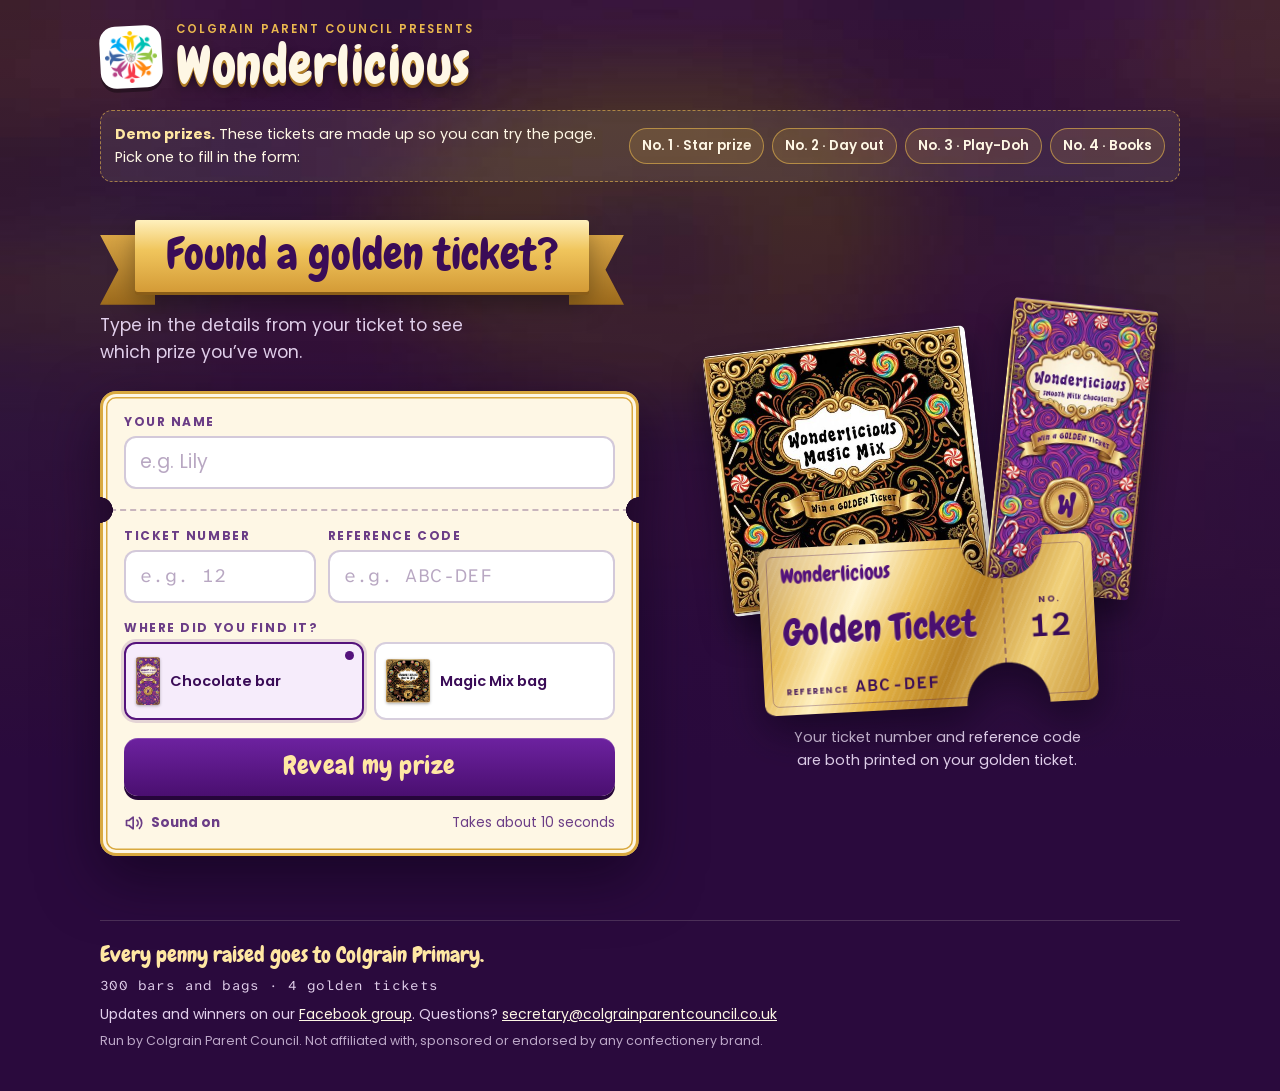
==== commit 8dd1ebd8: "Rebrand the golden ticket page for Colgrain's Wonderlicious event - index.html: Wonderlicious purple" ====
--- a/golden-ticket/index.html
+++ b/golden-ticket/index.html
@@ -4,149 +4,169 @@
 <meta charset="utf-8">
 <meta name="viewport" content="width=device-width, initial-scale=1, viewport-fit=cover">
 <!-- page:start -->
-<title>Golden Ticket Reveal</title>
-<meta name="description" content="Found a golden ticket in your chocolate bar? Type in your ticket details to see what you've won.">
-<meta name="theme-color" content="#22130d">
-<link rel="icon" href="data:image/svg+xml,%3Csvg xmlns='http://www.w3.org/2000/svg' viewBox='0 0 32 32'%3E%3Crect x='1' y='8' width='30' height='16' rx='3' fill='%23eab84e'/%3E%3Cpath d='M22 9v14' stroke='%235a330c' stroke-width='1.5' stroke-dasharray='2 2'/%3E%3C/svg%3E">
-<link rel="preconnect" href="https://fonts.googleapis.com">
-<link rel="preconnect" href="https://fonts.gstatic.com" crossorigin>
-<link rel="stylesheet" href="https://fonts.googleapis.com/css2?family=Atkinson+Hyperlegible+Mono:wght@400;600&family=Atkinson+Hyperlegible+Next:wght@400;600;700&family=Shrikhand&display=swap">
+<script>
+  // Checking codes needs a secure page, so move anyone who typed http:// over to https://.
+  if (location.protocol === 'http:' && window.isSecureContext === false) location.replace('https:' + location.href.slice(5));
+</script>
+<title>Wonderlicious Golden Ticket</title>
+<meta name="description" content="Found a Wonderlicious golden ticket? Type in your ticket details to see which prize you've won.">
+<meta name="theme-color" content="#2a0a3d">
+<link rel="icon" href="data:image/svg+xml,%3Csvg xmlns='http://www.w3.org/2000/svg' viewBox='0 0 32 32'%3E%3Crect x='1' y='8' width='30' height='16' rx='3' fill='%23eab84e'/%3E%3Cpath d='M22 9v14' stroke='%233a0c57' stroke-width='1.5' stroke-dasharray='2 2'/%3E%3C/svg%3E">
 <style>
-  /* One committed look: dark chocolate, gold foil, a mint wrapper. */
+  /* Fonts are served with the page (see assets/fonts/LICENSE.md). */
+  @font-face { font-family: "Chewy"; font-weight: 400; font-display: swap; src: url("assets/fonts/chewy-400.woff2") format("woff2"); }
+  @font-face { font-family: "Poppins"; font-weight: 400; font-display: swap; src: url("assets/fonts/poppins-400.woff2") format("woff2"); }
+  @font-face { font-family: "Poppins"; font-weight: 600; font-display: swap; src: url("assets/fonts/poppins-600.woff2") format("woff2"); }
+  @font-face { font-family: "Poppins"; font-weight: 700; font-display: swap; src: url("assets/fonts/poppins-700.woff2") format("woff2"); }
+  @font-face { font-family: "Atkinson Hyperlegible Mono"; font-weight: 400 600; font-display: swap; src: url("assets/fonts/atkinson-hyperlegible-mono.woff2") format("woff2"); }
+
+  /* Wonderlicious: wrapper purple, label cream and gold foil, taken from the packaging artwork. */
   :root {
     color-scheme: dark;
-    --cocoa: #22130d;
-    --cocoa-2: #2e1a12;
-    --cocoa-3: #3a2319;
-    --line: rgba(248, 236, 212, 0.14);
-    --cream: #f8ecd4;
-    --cream-2: #d4bf9f;
+    --grape: #2a0a3d;
+    --grape-2: #3a0f55;
+    --purple: #54127c;
+    --pink: #e0457b;
+    --cream: #fef7e5;
+    --cream-2: #e2d0ec;
+    --ink: #3a0c57;
+    --ink-2: #6b3d86;
     --gold: #eab84e;
     --gold-hi: #ffe7a3;
-    --paper-ink: #3a2212;
-    --paper-ink-2: #6e4b28;
-    --mint: #62cdb6;
-    --error-paper: #9b2717;
+    --line: rgba(254, 247, 229, 0.16);
+    --error: #a3261a;
     --foil: linear-gradient(115deg, #a8741f 0%, #e7bb57 16%, #fff0c0 29%, #e9b949 43%, #b98224 60%, #f2d27c 79%, #c18d2e 100%);
-    --font-display: "Shrikhand", "Cooper Black", Georgia, serif;
-    --font-body: "Atkinson Hyperlegible Next", "Atkinson Hyperlegible", system-ui, -apple-system, "Segoe UI", Roboto, sans-serif;
+    --ribbon: linear-gradient(180deg, #fff0bd 0%, #f0c55c 42%, #d49b37 100%);
+    --frame: inset 0 0 0 3px #d9a93f, inset 0 0 0 6px #fef7e5, inset 0 0 0 7.5px #d9a93f;
+    --font-display: "Chewy", "Cooper Black", "Arial Rounded MT Bold", system-ui, sans-serif;
+    --font-body: "Poppins", system-ui, -apple-system, "Segoe UI", Roboto, sans-serif;
     --font-mono: "Atkinson Hyperlegible Mono", ui-monospace, "SF Mono", Menlo, Consolas, monospace;
   }
   [hidden] { display: none !important; }
-  html { background: var(--cocoa); }
+  html { background: var(--grape); }
   body {
     position: relative;
     margin: 0;
     min-height: 100vh;
     padding-inline: 16px;
-    background: var(--cocoa);
     color: var(--cream);
-    font: 400 17px/1.55 var(--font-body);
+    font: 400 16px/1.6 var(--font-body);
     -webkit-font-smoothing: antialiased;
     -webkit-text-size-adjust: 100%;
+    background:
+      linear-gradient(180deg, rgba(42, 10, 61, 0) 0, rgba(42, 10, 61, 0.5) 380px, #2a0a3d 760px),
+      url("assets/haze.jpg") 50% 0 / 100% 760px no-repeat,
+      #2a0a3d;
   }
   body.stage-open { overflow: hidden; }
-  /* Embossed chocolate squares, fading out down the page. */
-  body::before {
-    content: "";
-    position: absolute;
-    inset: 0 0 auto 0;
-    height: 680px;
-    pointer-events: none;
-    background: url("data:image/svg+xml,%3Csvg xmlns='http://www.w3.org/2000/svg' width='92' height='92' viewBox='0 0 92 92'%3E%3Crect x='4' y='4' width='84' height='84' rx='10' fill='%23291710'/%3E%3Cpath d='M12 84V18a6 6 0 0 1 6-6h66' fill='none' stroke='%23382016' stroke-width='2.5'/%3E%3Cpath d='M84 12v66a6 6 0 0 1-6 6H12' fill='none' stroke='%23180b06' stroke-width='2.5'/%3E%3C/svg%3E") 50% 0 / 92px 92px;
-    -webkit-mask: linear-gradient(#000, rgba(0, 0, 0, 0.55) 45%, transparent);
-    mask: linear-gradient(#000, rgba(0, 0, 0, 0.55) 45%, transparent);
-  }
   .page { position: relative; max-width: 1080px; margin: 0 auto; padding-block: 22px 40px; }
   button { font: inherit; }
   :focus-visible { outline: 3px solid var(--gold-hi); outline-offset: 3px; }
 
-  .masthead { display: flex; flex-wrap: wrap; align-items: center; gap: 6px 14px; }
-  .eyebrow {
+  .masthead { display: flex; align-items: center; gap: 14px; }
+  .logo-tile {
+    flex: none;
+    display: grid;
+    place-items: center;
+    width: 62px;
+    height: 62px;
+    border-radius: 16px;
+    background: #fff;
+    box-shadow: 0 4px 0 rgba(0, 0, 0, 0.35);
+    transform: rotate(-3deg);
+  }
+  .logo-tile img { width: 52px; height: 52px; }
+  .presents { margin: 0; font: 600 11.5px/1.35 var(--font-body); letter-spacing: 0.18em; text-transform: uppercase; color: var(--gold); }
+  .wordmark {
     margin: 0;
-    font: 700 12.5px/1.35 var(--font-body);
-    letter-spacing: 0.14em;
-    text-transform: uppercase;
-    color: var(--gold);
-  }
-  .eyebrow .sep { opacity: 0.55; padding-inline: 0.35em; }
+    font: 400 clamp(36px, 10vw, 54px)/1 var(--font-display);
+    letter-spacing: 0.01em;
+    color: var(--cream);
+    text-shadow: 0 3px 0 #b27f27, 0 6px 12px rgba(0, 0, 0, 0.35);
+  }
 
   .demo {
-    margin-top: 16px;
+    margin-top: 18px;
     padding: 12px 14px;
     display: flex;
     flex-wrap: wrap;
     align-items: center;
     gap: 8px 10px;
     border-radius: 12px;
-    background: rgba(98, 205, 182, 0.1);
-    border: 1px solid rgba(98, 205, 182, 0.35);
-    font-size: 15px;
+    background: rgba(254, 247, 229, 0.08);
+    border: 1px dashed rgba(234, 184, 78, 0.6);
+    font-size: 14.5px;
   }
   .demo p { margin: 0; flex: 1 1 260px; }
-  .demo strong { color: var(--mint); }
+  .demo strong { color: var(--gold-hi); }
   .demo-picks { display: flex; flex-wrap: wrap; gap: 8px; }
   .demo-pick {
     padding: 6px 12px;
     border-radius: 999px;
-    border: 1px solid rgba(98, 205, 182, 0.5);
-    background: rgba(98, 205, 182, 0.14);
+    border: 1px solid rgba(234, 184, 78, 0.6);
+    background: rgba(234, 184, 78, 0.14);
     color: var(--cream);
-    font-size: 14px;
+    font-size: 13.5px;
     font-weight: 600;
     cursor: pointer;
   }
-  .demo-pick:hover { background: rgba(98, 205, 182, 0.26); }
+  .demo-pick:hover { background: rgba(234, 184, 78, 0.28); }
 
   /* ---- The form view ---- */
-  .intro { display: grid; grid-template-columns: minmax(0, 1fr); gap: 34px; margin-top: 26px; }
+  .intro { display: grid; grid-template-columns: minmax(0, 1fr); gap: 40px; margin-top: 30px; }
   @media (min-width: 900px) {
-    .intro { grid-template-columns: minmax(0, 1fr) minmax(0, 0.92fr); align-items: center; gap: 56px; margin-top: 44px; }
-  }
-  .headline {
-    margin: 0;
-    font: 400 clamp(2.7rem, 9vw, 4.7rem)/1 var(--font-display);
-    letter-spacing: -0.01em;
+    .intro { grid-template-columns: minmax(0, 1fr) minmax(0, 0.9fr); align-items: center; gap: 56px; margin-top: 38px; }
+  }
+  /* The headline is a gold ribbon, like "Win a GOLDEN Ticket" on the wrapper. */
+  .ribbon {
+    position: relative;
+    display: inline-block;
+    margin: 0 0.8em;
+    font: 400 clamp(27px, 7.4vw, 44px)/1.05 var(--font-display);
+    color: var(--ink);
+  }
+  .ribbon span {
+    position: relative;
+    z-index: 1;
+    display: block;
+    padding: 0.26em 0.7em 0.32em;
+    border-radius: 3px;
+    background: var(--ribbon);
+    box-shadow: 0 3px 0 #8a5d18, 0 12px 26px rgba(0, 0, 0, 0.35);
     text-wrap: balance;
-    background: linear-gradient(180deg, #ffeab0 10%, #eab84e 55%, #c48b2c 95%);
-    -webkit-background-clip: text;
-    background-clip: text;
-    color: transparent;
-    filter: drop-shadow(0 3px 0 rgba(0, 0, 0, 0.35));
-    padding-bottom: 0.08em;
-  }
-  .lede { margin: 14px 0 0; max-width: 34ch; font-size: 1.15rem; color: var(--cream-2); }
-  .welcome {
-    margin: 18px 0 0;
-    display: flex;
-    flex-wrap: wrap;
-    align-items: center;
-    gap: 6px 12px;
-    color: var(--cream-2);
-    font-size: 15.5px;
-  }
+  }
+  .ribbon::before, .ribbon::after {
+    content: "";
+    position: absolute;
+    top: 0.34em;
+    bottom: -0.3em;
+    width: 1.25em;
+    background: linear-gradient(180deg, #d9a646, #9c6a1c);
+  }
+  .ribbon::before { left: -0.8em; clip-path: polygon(0 0, 100% 0, 100% 100%, 0 100%, 0.42em 50%); }
+  .ribbon::after { right: -0.8em; clip-path: polygon(0 0, 100% 0, calc(100% - 0.42em) 50%, 100% 100%, 0 100%); }
+  .lede { margin: 20px 0 0; max-width: 36ch; font-size: 1.08rem; color: var(--cream-2); }
+  .welcome { margin: 16px 0 0; display: flex; flex-wrap: wrap; align-items: center; gap: 6px 12px; color: var(--cream-2); font-size: 15px; }
   .link-btn {
     padding: 0;
     border: 0;
     background: none;
-    color: var(--gold);
+    color: var(--gold-hi);
     font-weight: 700;
     text-decoration: underline;
     text-underline-offset: 3px;
     cursor: pointer;
   }
 
-  .form-wrap { margin-top: 26px; max-width: 540px; filter: drop-shadow(0 26px 34px rgba(0, 0, 0, 0.5)); }
+  .form-wrap { margin-top: 24px; max-width: 540px; filter: drop-shadow(0 22px 30px rgba(10, 0, 20, 0.55)); }
   .ticket-form {
     --notch-y: 118px;
     position: relative;
-    padding: 22px 22px 16px;
-    border-radius: 18px;
-    color: var(--paper-ink);
-    background:
-      radial-gradient(120% 80% at 0% 0%, rgba(255, 255, 255, 0.4), rgba(255, 255, 255, 0) 55%),
-      repeating-linear-gradient(115deg, rgba(255, 255, 255, 0.07) 0 3px, rgba(255, 255, 255, 0) 3px 9px),
-      linear-gradient(160deg, #fbe9b6, #f0d17d 58%, #e3bb5a);
+    padding: 24px 24px 16px;
+    border-radius: 16px;
+    color: var(--ink);
+    background: var(--cream);
+    box-shadow: var(--frame);
     -webkit-mask:
       radial-gradient(circle 13px at 0 var(--notch-y), #0000 97%, #000) left / 51% 100% no-repeat,
       radial-gradient(circle 13px at 100% var(--notch-y), #0000 97%, #000) right / 51% 100% no-repeat;
@@ -154,82 +174,108 @@
       radial-gradient(circle 13px at 0 var(--notch-y), #0000 97%, #000) left / 51% 100% no-repeat,
       radial-gradient(circle 13px at 100% var(--notch-y), #0000 97%, #000) right / 51% 100% no-repeat;
   }
-  .ticket-form::before {
-    content: "";
-    position: absolute;
-    inset: 8px;
-    border: 1.5px solid rgba(90, 51, 12, 0.28);
-    border-radius: 12px;
-    pointer-events: none;
-  }
-  .field label {
+  .field label, .found legend {
     display: block;
     margin-bottom: 7px;
-    font: 700 12.5px/1.2 var(--font-body);
+    padding: 0;
+    font: 700 12px/1.2 var(--font-body);
     letter-spacing: 0.13em;
     text-transform: uppercase;
-    color: var(--paper-ink-2);
+    color: var(--ink-2);
   }
   .field input {
     display: block;
     width: 100%;
     box-sizing: border-box;
-    padding: 13px 14px;
-    border: 2px solid rgba(74, 44, 14, 0.28);
+    padding: 12px 14px;
+    border: 2px solid rgba(58, 12, 87, 0.22);
     border-radius: 12px;
-    background: rgba(255, 251, 238, 0.94);
-    color: var(--paper-ink);
-    font: 600 20px/1.2 var(--font-body);
+    background: #fff;
+    color: var(--ink);
+    font: 600 19px/1.3 var(--font-body);
   }
   .field input.code { font-family: var(--font-mono); letter-spacing: 0.09em; text-transform: uppercase; }
-  .field input::placeholder { color: rgba(74, 44, 14, 0.38); font-weight: 400; letter-spacing: 0.02em; text-transform: none; }
-  .field input:focus { outline: none; border-color: var(--paper-ink); box-shadow: 0 0 0 4px rgba(58, 34, 18, 0.16); }
-  .field input[aria-invalid="true"] { border-color: var(--error-paper); background: #fff2ea; }
-  .perf { margin: 20px -22px 18px; border-top: 2px dashed rgba(74, 44, 14, 0.34); }
+  .field input::placeholder { color: rgba(58, 12, 87, 0.36); font-weight: 400; letter-spacing: 0.02em; text-transform: none; }
+  .field input:focus { outline: none; border-color: var(--purple); box-shadow: 0 0 0 4px rgba(84, 18, 124, 0.16); }
+  .field input[aria-invalid="true"] { border-color: var(--error); background: #fff3ee; }
+  .perf { margin: 20px -24px 18px; border-top: 2px dashed rgba(58, 12, 87, 0.28); }
   .pair { display: grid; grid-template-columns: minmax(0, 0.8fr) minmax(0, 1.2fr); align-items: end; gap: 12px; }
   @media (max-width: 459px) { .pair { grid-template-columns: minmax(0, 1fr); gap: 16px; } }
+  .found { margin: 18px 0 0; padding: 0; border: 0; min-width: 0; }
+  .found-opts { display: grid; grid-template-columns: 1fr 1fr; gap: 10px; }
+  .found-opt {
+    position: relative;
+    display: flex;
+    align-items: center;
+    gap: 10px;
+    min-height: 62px;
+    padding: 6px 10px;
+    border: 2px solid rgba(58, 12, 87, 0.2);
+    border-radius: 12px;
+    background: #fff;
+    font-size: 14.5px;
+    font-weight: 600;
+    line-height: 1.25;
+    cursor: pointer;
+  }
+  .found-opt input { position: absolute; opacity: 0; pointer-events: none; }
+  .found-opt img { flex: none; border-radius: 3px; box-shadow: 0 1px 3px rgba(0, 0, 0, 0.3); }
+  .found-opt .thumb-bar { width: 24px; height: 48px; object-fit: cover; }
+  .found-opt .thumb-bag { width: 44px; height: 44px; object-fit: cover; }
+  .found-opt.is-on { border-color: var(--purple); background: #f6ecfb; box-shadow: 0 0 0 3px rgba(84, 18, 124, 0.15); }
+  .found-opt.is-on::after {
+    content: "";
+    position: absolute;
+    top: 7px;
+    right: 8px;
+    width: 9px;
+    height: 9px;
+    border-radius: 50%;
+    background: var(--purple);
+  }
+  .found-opt:focus-within { outline: 3px solid var(--purple); outline-offset: 2px; }
   .form-error {
     margin: 16px 0 0;
     padding: 10px 12px;
     border-radius: 10px;
-    background: rgba(155, 39, 23, 0.1);
-    color: var(--error-paper);
-    font-size: 15.5px;
+    background: rgba(163, 38, 26, 0.08);
+    color: var(--error);
+    font-size: 15px;
     font-weight: 600;
-    line-height: 1.4;
+    line-height: 1.45;
   }
   .form-error span { display: block; margin-top: 4px; font-weight: 400; }
   .btn-reveal {
     display: block;
     width: 100%;
     margin-top: 18px;
-    padding: 17px 20px 19px;
+    padding: 15px 20px 17px;
     border: 0;
     border-radius: 14px;
-    background: linear-gradient(180deg, #4c2b19, #2b170e);
+    background: linear-gradient(180deg, #6d22a0, #4a0f70);
     color: var(--gold-hi);
-    font: 400 23px/1 var(--font-display);
-    letter-spacing: 0.01em;
-    box-shadow: inset 0 1px 0 rgba(255, 255, 255, 0.14), 0 4px 0 #170b06;
+    font: 400 26px/1 var(--font-display);
+    letter-spacing: 0.02em;
+    box-shadow: inset 0 1px 0 rgba(255, 255, 255, 0.18), 0 4px 0 #26063a;
     cursor: pointer;
     transition: transform 0.08s ease, box-shadow 0.08s ease;
   }
-  .btn-reveal:hover { background: linear-gradient(180deg, #57321d, #311a10); }
-  .btn-reveal:active { transform: translateY(3px); box-shadow: inset 0 1px 0 rgba(255, 255, 255, 0.14), 0 1px 0 #170b06; }
-  .btn-reveal:focus-visible { outline: 3px solid var(--paper-ink); outline-offset: 3px; }
+  .btn-reveal:hover { background: linear-gradient(180deg, #7a2bb0, #551279); }
+  .btn-reveal:active { transform: translateY(3px); box-shadow: inset 0 1px 0 rgba(255, 255, 255, 0.18), 0 1px 0 #26063a; }
+  .btn-reveal:focus-visible { outline: 3px solid var(--purple); outline-offset: 3px; }
   .btn-reveal[disabled] { cursor: progress; opacity: 0.8; }
-  .form-foot { display: flex; justify-content: space-between; align-items: center; gap: 10px; margin-top: 10px; font-size: 14px; color: var(--paper-ink-2); }
+  .form-foot { display: flex; justify-content: space-between; align-items: center; gap: 10px; margin-top: 10px; font-size: 13.5px; color: var(--ink-2); }
   .sound-toggle {
     display: inline-flex;
     align-items: center;
     gap: 7px;
+    margin-left: -8px;
     padding: 6px 8px;
-    margin-left: -8px;
     border: 0;
     border-radius: 8px;
     background: none;
     color: inherit;
-    font-size: 14px;
+    font-size: 13.5px;
     font-weight: 700;
     cursor: pointer;
   }
@@ -237,23 +283,28 @@
   [data-sound-toggle] .off { display: none; }
   [data-sound-toggle][aria-pressed="false"] .on { display: none; }
   [data-sound-toggle][aria-pressed="false"] .off { display: inline; }
-  .ticket-form .sound-toggle:focus-visible { outline-color: var(--paper-ink); }
-
-  .example { margin: 0; display: grid; justify-items: center; gap: 22px; }
-  #example-ticket { width: min(100%, 440px); }
-  .example .gt { transform: rotate(-4deg); filter: drop-shadow(0 26px 30px rgba(0, 0, 0, 0.55)); }
-  @media (max-width: 899px) { #example-ticket { width: min(88%, 360px); } }
-  .example figcaption { max-width: 34ch; text-align: center; font-size: 15px; color: var(--cream-2); }
+  .ticket-form .sound-toggle:focus-visible { outline-color: var(--purple); }
+
+  /* The bar, the bag and a golden ticket, as they look in real life. */
+  .showcase { margin: 0; display: grid; justify-items: center; gap: 18px; }
+  .stack { position: relative; width: min(100%, 440px); aspect-ratio: 1 / 0.92; }
+  .stack img { position: absolute; display: block; box-shadow: 0 18px 30px rgba(10, 0, 20, 0.55); }
+  .sc-bag { left: 0; top: 9%; width: 60%; border-radius: 6px; transform: rotate(-7deg); }
+  .sc-bar { right: 3%; top: 0; width: 33%; border-radius: 5px; transform: rotate(6deg); }
+  .sc-ticket { position: absolute; left: 10%; bottom: 0; width: 76%; transform: rotate(-3deg); filter: drop-shadow(0 16px 20px rgba(10, 0, 20, 0.55)); }
+  .showcase figcaption { max-width: 34ch; text-align: center; font-size: 14.5px; color: var(--cream-2); }
+  @media (max-width: 899px) { .stack { width: min(92%, 380px); } }
   .notice {
-    margin-top: 26px;
+    margin-top: 24px;
     max-width: 540px;
-    padding: 20px 22px;
+    padding: 22px 24px;
     border-radius: 16px;
-    background: var(--cocoa-3);
-    border: 1px solid var(--line);
-  }
-  .notice h2 { margin: 0 0 6px; font: 400 1.6rem/1.15 var(--font-display); color: var(--gold); }
-  .notice p { margin: 0; color: var(--cream-2); }
+    background: var(--cream);
+    box-shadow: var(--frame);
+    color: var(--ink);
+  }
+  .notice h2 { margin: 0 0 6px; font: 400 1.7rem/1.15 var(--font-display); color: var(--purple); }
+  .notice p { margin: 0; }
 
   /* ---- Golden ticket (drawn at any width; text sizes follow the ticket) ---- */
   .gt { position: relative; width: 100%; aspect-ratio: 2 / 1; container-type: inline-size; perspective: 1100px; }
@@ -269,7 +320,7 @@
     overflow: hidden;
     border-radius: 10px;
     border-radius: 3.2cqw;
-    color: #4b2c0b;
+    color: var(--ink);
     background:
       radial-gradient(90% 130% at 16% 0%, rgba(255, 255, 255, 0.5), rgba(255, 255, 255, 0) 55%),
       repeating-linear-gradient(115deg, rgba(255, 255, 255, 0.07) 0 2px, rgba(255, 255, 255, 0) 2px 6px),
@@ -292,7 +343,7 @@
     content: "";
     position: absolute;
     inset: 2.4cqw;
-    border: 0.5cqw solid rgba(92, 56, 12, 0.34);
+    border: 0.5cqw solid rgba(58, 12, 87, 0.3);
     border-radius: 2cqw;
     pointer-events: none;
   }
@@ -314,30 +365,28 @@
     justify-content: space-between;
     padding: 5.4cqw 3cqw 5cqw 6.6cqw;
   }
-  .gt-school {
+  .gt-event {
     overflow: hidden;
     white-space: nowrap;
     text-overflow: ellipsis;
-    font: 700 11px/1.1 var(--font-body);
-    font-size: 3.3cqw;
-    letter-spacing: 0.16em;
-    text-transform: uppercase;
+    font: 400 17px/1 var(--font-display);
+    font-size: 6.2cqw;
+    color: var(--purple);
   }
   .gt-title {
-    display: block;
-    font: 400 29px/0.9 var(--font-display);
-    font-size: 9.8cqw;
-    color: #5a330c;
-    text-shadow: 0 0.35cqw 0 rgba(255, 244, 200, 0.8);
+    font: 400 33px/0.95 var(--font-display);
+    font-size: 11cqw;
+    color: #4a0f70;
+    text-shadow: 0 0.35cqw 0 rgba(255, 244, 200, 0.85);
     white-space: nowrap;
   }
   .gt-refline { display: flex; align-items: baseline; gap: 2.2cqw; white-space: nowrap; }
   .gt-label {
     font: 700 8px/1 var(--font-body);
-    font-size: 2.7cqw;
+    font-size: 2.6cqw;
     letter-spacing: 0.14em;
     text-transform: uppercase;
-    opacity: 0.82;
+    opacity: 0.85;
   }
   .gt-ref { font: 600 15px/1 var(--font-mono); font-size: 5.2cqw; letter-spacing: 0.06em; }
   .gt-stub {
@@ -347,9 +396,9 @@
     align-items: center;
     justify-content: center;
     gap: 1.4cqw;
-    border-left: 0.6cqw dashed rgba(90, 51, 12, 0.42);
-  }
-  .gt-no { font: 600 30px/1 var(--font-mono); font-size: 10cqw; color: #4a2a0a; font-variant-numeric: tabular-nums; }
+    border-left: 0.6cqw dashed rgba(58, 12, 87, 0.4);
+  }
+  .gt-no { font: 600 30px/1 var(--font-mono); font-size: 10cqw; color: #3a0c57; font-variant-numeric: tabular-nums; }
   .gt-no.is-long { font-size: 6.5cqw; }
   .gt-back .gt-paper { flex-direction: column; align-items: center; justify-content: center; gap: 2cqw; padding: 5cqw 8cqw; text-align: center; }
   .gt-win { font: 700 10px/1 var(--font-body); font-size: 3.2cqw; letter-spacing: 0.34em; text-transform: uppercase; }
@@ -358,38 +407,38 @@
   .gt-emoji:empty { display: none; }
   .gt-prize {
     min-width: 0;
-    font: 400 24px/1.02 var(--font-display);
-    font-size: 8cqw;
-    color: #5a330c;
-    text-shadow: 0 0.3cqw 0 rgba(255, 244, 200, 0.8);
+    font: 400 26px/1.02 var(--font-display);
+    font-size: 8.6cqw;
+    color: #4a0f70;
+    text-shadow: 0 0.3cqw 0 rgba(255, 244, 200, 0.85);
     text-wrap: balance;
     display: -webkit-box;
     -webkit-line-clamp: 3;
     -webkit-box-orient: vertical;
     overflow: hidden;
   }
-  .gt-prize.is-long { font-size: 6.4cqw; }
-  .gt-prize.is-xlong { font-size: 5cqw; }
-  .gt-mystery { font: 400 80px/1 var(--font-display); font-size: 25cqw; color: #5a330c; text-shadow: 0 0.6cqw 0 rgba(255, 244, 200, 0.8); }
+  .gt-prize.is-long { font-size: 7cqw; }
+  .gt-prize.is-xlong { font-size: 5.6cqw; }
+  .gt-mystery { font: 400 80px/1 var(--font-display); font-size: 26cqw; color: #4a0f70; text-shadow: 0 0.6cqw 0 rgba(255, 244, 200, 0.85); }
   .gt.is-mystery .gt-win, .gt.is-mystery .gt-prizeline { display: none; }
   .gt:not(.is-mystery) .gt-mystery { display: none; }
 
   /* ---- Result view ---- */
-  .result { max-width: 760px; margin: 18px auto 0; display: grid; gap: 34px; }
-  .result:focus { outline: none; }
+  .result { max-width: 760px; margin: 22px auto 0; display: grid; gap: 34px; }
   .result-hero { display: grid; justify-items: center; text-align: center; }
-  .result-hero #result-ticket { width: min(92%, 360px); margin-bottom: 26px; }
-  .result-hero .gt { transform: rotate(-3deg); filter: drop-shadow(0 24px 26px rgba(0, 0, 0, 0.55)); }
-  .result-eyebrow { margin: 0 0 8px; font: 700 12.5px/1.3 var(--font-mono); letter-spacing: 0.14em; text-transform: uppercase; color: var(--gold); }
+  #result-ticket { width: min(92%, 360px); margin-bottom: 26px; }
+  .result-hero .gt { transform: rotate(-3deg); filter: drop-shadow(0 24px 26px rgba(10, 0, 20, 0.6)); }
+  .result-eyebrow { margin: 0 0 6px; font: 700 12.5px/1.3 var(--font-mono); letter-spacing: 0.14em; text-transform: uppercase; color: var(--gold); }
   .result-title {
     margin: 0;
-    font: 400 clamp(2.2rem, 7.5vw, 3.5rem)/1.04 var(--font-display);
-    color: var(--gold);
+    font: 400 clamp(2.3rem, 8vw, 3.6rem)/1.04 var(--font-display);
+    color: var(--cream);
+    text-shadow: 0 3px 0 #b27f27, 0 6px 14px rgba(0, 0, 0, 0.35);
     text-wrap: balance;
   }
   .result-title:focus { outline: none; }
-  .won-label { margin: 22px 0 2px; font-size: 13px; font-weight: 700; letter-spacing: 0.18em; text-transform: uppercase; color: var(--cream-2); }
-  .result-prize { margin: 0; max-width: 22ch; font: 700 clamp(1.7rem, 5.6vw, 2.4rem)/1.15 var(--font-body); color: var(--cream); text-wrap: balance; }
+  .won-label { margin: 22px 0 2px; font-size: 12.5px; font-weight: 700; letter-spacing: 0.18em; text-transform: uppercase; color: var(--cream-2); }
+  .result-prize { margin: 0; max-width: 22ch; font: 700 clamp(1.6rem, 5.4vw, 2.3rem)/1.18 var(--font-body); color: var(--gold-hi); text-wrap: balance; }
   .result-details { margin: 10px 0 0; max-width: 46ch; color: var(--cream-2); white-space: pre-line; }
   .result-donor { margin: 10px 0 0; color: var(--gold); font-style: italic; }
   .star-badge {
@@ -400,7 +449,7 @@
     padding: 7px 14px 7px 12px;
     border-radius: 999px;
     background: var(--foil);
-    color: #432607;
+    color: var(--ink);
     font-size: 12.5px;
     font-weight: 700;
     letter-spacing: 0.14em;
@@ -409,23 +458,24 @@
   .star-badge svg { width: 16px; height: 16px; }
 
   .collect { display: grid; gap: 14px; }
-  .collect h3 { margin: 0; font: 400 1.75rem/1.1 var(--font-display); color: var(--gold); }
+  .collect h3 { margin: 0; font: 400 1.95rem/1.1 var(--font-display); color: var(--gold-hi); }
   .collect-intro { margin: 0; color: var(--cream-2); }
-  .options { display: grid; gap: 14px; grid-template-columns: repeat(auto-fit, minmax(min(100%, 300px), 1fr)); }
+  .options { display: grid; gap: 16px; grid-template-columns: repeat(auto-fit, minmax(min(100%, 300px), 1fr)); }
   .option {
     display: grid;
     align-content: start;
     gap: 12px;
-    padding: 18px 18px 20px;
+    padding: 20px 20px 22px;
     border-radius: 16px;
-    background: var(--cocoa-3);
-    border: 1px solid var(--line);
+    background: var(--cream);
+    box-shadow: var(--frame);
+    color: var(--ink);
   }
   .option-head { display: flex; align-items: center; gap: 12px; }
-  .option-head svg { flex: none; width: 34px; height: 34px; color: var(--gold); }
-  .option h4 { margin: 0; font: 700 1.15rem/1.25 var(--font-body); color: var(--cream); }
-  .option p { margin: 0; color: var(--cream-2); white-space: pre-line; }
-  .option .must { color: var(--cream); font-weight: 600; }
+  .option-head svg { flex: none; width: 34px; height: 34px; color: var(--purple); }
+  .option h4 { margin: 0; font: 400 1.45rem/1.15 var(--font-display); color: var(--purple); }
+  .option p { margin: 0; white-space: pre-line; }
+  .option .must { font-weight: 700; }
   .contact {
     display: flex;
     flex-wrap: wrap;
@@ -433,10 +483,10 @@
     gap: 6px 10px;
     padding: 10px 12px;
     border-radius: 10px;
-    background: rgba(0, 0, 0, 0.2);
-  }
-  .contact-label { font-size: 12px; font-weight: 700; letter-spacing: 0.12em; text-transform: uppercase; color: var(--cream-2); }
-  .contact-value { flex: 1 1 auto; min-width: 0; overflow-wrap: anywhere; font: 600 15.5px/1.3 var(--font-mono); color: var(--cream); -webkit-user-select: all; user-select: all; }
+    background: #f3e8f8;
+  }
+  .contact-label { font-size: 11.5px; font-weight: 700; letter-spacing: 0.12em; text-transform: uppercase; color: var(--ink-2); }
+  .contact-value { flex: 1 1 auto; min-width: 0; overflow-wrap: anywhere; font: 600 15px/1.35 var(--font-mono); -webkit-user-select: all; user-select: all; }
   .btn-row { display: flex; flex-wrap: wrap; gap: 10px; }
   .btn {
     display: inline-flex;
@@ -447,27 +497,29 @@
     padding: 10px 16px;
     border: 0;
     border-radius: 12px;
-    font: 700 15.5px/1.2 var(--font-body);
+    font: 700 15px/1.2 var(--font-body);
     text-align: center;
     text-decoration: none;
     cursor: pointer;
   }
-  .btn-gold { background: var(--foil); color: #3a2210; box-shadow: 0 3px 0 #6d4611; }
-  .btn-gold:active { transform: translateY(2px); box-shadow: 0 1px 0 #6d4611; }
-  .btn-ghost { background: transparent; color: var(--cream); border: 1.5px solid rgba(248, 236, 212, 0.35); }
-  .btn-ghost:hover { border-color: rgba(248, 236, 212, 0.7); }
-  .btn-small { min-height: 34px; padding: 5px 12px; border-radius: 9px; font-size: 14px; }
-  .copy-status { min-height: 1.4em; margin: 0; font-size: 14px; color: var(--mint); }
+  .btn-gold { background: var(--ribbon); color: var(--ink); box-shadow: 0 3px 0 #8a5d18; }
+  .btn-gold:active { transform: translateY(2px); box-shadow: 0 1px 0 #8a5d18; }
+  .btn-purple { background: linear-gradient(180deg, #6d22a0, #4a0f70); color: var(--gold-hi); box-shadow: 0 3px 0 #26063a; }
+  .btn-ghost { background: transparent; color: var(--ink); border: 1.5px solid rgba(58, 12, 87, 0.35); }
+  .btn-ghost-light { background: transparent; color: var(--cream); border: 1.5px solid rgba(254, 247, 229, 0.4); }
+  .btn-ghost-light:hover { border-color: rgba(254, 247, 229, 0.75); }
+  .btn-small { min-height: 34px; padding: 5px 12px; border-radius: 9px; font-size: 13.5px; }
+  .copy-status { min-height: 1.4em; margin: 0; font-size: 14px; color: #17705e; font-weight: 600; }
   .claim-by { margin: 0; font-weight: 700; color: var(--cream); text-wrap: pretty; }
 
   .stub {
     position: relative;
-    padding: 20px 22px;
+    padding: 20px 24px;
     border-radius: 16px;
-    color: var(--paper-ink);
+    color: var(--ink);
     background:
-      repeating-linear-gradient(115deg, rgba(255, 255, 255, 0.07) 0 3px, rgba(255, 255, 255, 0) 3px 9px),
-      linear-gradient(160deg, #fbe9b6, #f0d17d 58%, #e3bb5a);
+      radial-gradient(90% 130% at 16% 0%, rgba(255, 255, 255, 0.45), rgba(255, 255, 255, 0) 55%),
+      var(--foil);
     -webkit-mask:
       radial-gradient(circle 12px at 0 50%, #0000 97%, #000) left / 51% 100% no-repeat,
       radial-gradient(circle 12px at 100% 50%, #0000 97%, #000) right / 51% 100% no-repeat;
@@ -476,28 +528,28 @@
       radial-gradient(circle 12px at 100% 50%, #0000 97%, #000) right / 51% 100% no-repeat;
   }
   .stub dl { display: grid; grid-template-columns: repeat(auto-fit, minmax(min(100%, 140px), 1fr)); gap: 12px 20px; margin: 0; }
-  .stub dt { font-size: 11.5px; font-weight: 700; letter-spacing: 0.14em; text-transform: uppercase; color: var(--paper-ink-2); }
-  .stub dd { margin: 3px 0 0; font-size: 17px; font-weight: 700; line-height: 1.3; overflow-wrap: anywhere; }
+  .stub dt { font-size: 11px; font-weight: 700; letter-spacing: 0.14em; text-transform: uppercase; color: var(--ink-2); }
+  .stub dd { margin: 3px 0 0; font-size: 16.5px; font-weight: 700; line-height: 1.3; overflow-wrap: anywhere; }
   .stub dd.code { font-family: var(--font-mono); font-weight: 600; letter-spacing: 0.05em; font-variant-numeric: tabular-nums; }
-  .stub-note { margin: 16px 0 0; padding-top: 14px; border-top: 2px dashed rgba(74, 44, 14, 0.3); font-weight: 700; }
+  .stub-note { margin: 16px 0 0; padding-top: 14px; border-top: 2px dashed rgba(58, 12, 87, 0.3); font-weight: 700; }
   .result-actions { display: grid; justify-items: center; gap: 12px; }
   .result-actions .btn-row { justify-content: center; }
-  .hint { margin: 0; font-size: 14.5px; color: var(--cream-2); text-align: center; }
+  .hint { margin: 0; font-size: 14px; color: var(--cream-2); text-align: center; }
 
   .foot {
     margin-top: 64px;
-    padding-top: 20px;
-    display: flex;
-    flex-wrap: wrap;
-    justify-content: space-between;
-    gap: 8px 24px;
+    padding-top: 22px;
+    display: grid;
+    gap: 6px;
     border-top: 1px solid var(--line);
-    font-size: 14.5px;
+    font-size: 14px;
     color: var(--cream-2);
   }
   .foot p { margin: 0; }
-  .stats { font-family: var(--font-mono); letter-spacing: 0.03em; font-variant-numeric: tabular-nums; }
+  .raising { font: 400 1.35rem/1.2 var(--font-display); color: var(--gold-hi); }
+  .stats { font-family: var(--font-mono); font-size: 13.5px; letter-spacing: 0.03em; font-variant-numeric: tabular-nums; }
   .foot a { color: var(--cream); }
+  .fine { font-size: 12.5px; opacity: 0.8; }
 
   /* ---- The reveal stage ---- */
   .stage {
@@ -509,20 +561,20 @@
     padding: env(safe-area-inset-top, 0px) 16px env(safe-area-inset-bottom, 0px);
     overflow: hidden;
     color: var(--cream);
-    background: radial-gradient(120% 80% at 50% 36%, #4b2c1b 0%, #2a170e 46%, #140a05 100%);
+    background: radial-gradient(120% 80% at 50% 36%, #6a1f97 0%, #3a0d57 46%, #16041f 100%);
   }
   .stage:focus { outline: none; }
-  .stage-bar { position: relative; z-index: 8; display: flex; justify-content: flex-end; gap: 8px; padding-top: 12px; min-height: 44px; }
+  .stage-bar { position: relative; z-index: 8; display: flex; justify-content: flex-end; gap: 8px; min-height: 44px; padding-top: 12px; }
   .stage-btn {
     display: inline-flex;
     align-items: center;
     gap: 7px;
     padding: 8px 14px;
     border-radius: 999px;
-    border: 1px solid rgba(248, 236, 212, 0.28);
-    background: rgba(248, 236, 212, 0.1);
+    border: 1px solid rgba(254, 247, 229, 0.3);
+    background: rgba(254, 247, 229, 0.1);
     color: var(--cream);
-    font-size: 14px;
+    font-size: 13.5px;
     font-weight: 700;
     cursor: pointer;
   }
@@ -537,10 +589,10 @@
     max-width: 24ch;
     margin: 0 auto 26px;
     text-align: center;
-    font: 400 clamp(22px, 5.8vw, 31px)/1.15 var(--font-display);
+    font: 400 clamp(24px, 6.4vw, 34px)/1.12 var(--font-display);
     color: var(--cream);
     text-wrap: balance;
-    text-shadow: 0 2px 0 rgba(0, 0, 0, 0.4);
+    text-shadow: 0 3px 0 rgba(0, 0, 0, 0.35);
   }
   .rays { position: absolute; left: -420px; top: -405px; width: 1200px; height: 1200px; opacity: 0; pointer-events: none; }
   .rays-spin {
@@ -557,91 +609,93 @@
   .glow {
     position: absolute;
     left: 10px;
-    top: 170px;
+    top: 160px;
     width: 340px;
     height: 210px;
     border-radius: 50%;
-    background: radial-gradient(closest-side, rgba(255, 230, 150, 0.95), rgba(255, 196, 80, 0.45) 45%, rgba(255, 180, 60, 0) 100%);
+    background: radial-gradient(closest-side, rgba(255, 232, 150, 0.95), rgba(255, 196, 80, 0.45) 45%, rgba(255, 180, 60, 0) 100%);
     opacity: 0;
     pointer-events: none;
   }
   .gt-pos { position: absolute; left: 30px; top: 120px; width: 300px; height: 150px; z-index: 2; opacity: 0; }
   .gt-pos.is-front { z-index: 4; }
   .gt-shake { width: 100%; height: 100%; }
-  .bar-pos { position: absolute; left: 95px; top: 270px; width: 170px; height: 260px; z-index: 3; transform-origin: 50% 100%; transform: translateY(-900px); }
-  .bar-wobble { position: relative; width: 100%; height: 100%; transform-origin: 50% 92%; }
+  .item-pos { position: absolute; z-index: 3; transform-origin: 50% 100%; transform: translateY(-900px); }
+  .item-wobble { position: relative; width: 100%; height: 100%; transform-origin: 50% 92%; }
+  .stage:not(.is-bag) .item-bag, .stage.is-bag .item-bar { display: none; }
+  .wrap { position: absolute; left: 0; right: 0; overflow: hidden; }
+  .wrap-top { top: 0; transform-origin: 0% 100%; z-index: 2; }
+  .wrap-bottom { bottom: 0; z-index: 1; }
+  /* The chocolate bar, wrapped in the real Wonderlicious wrapper. */
+  .item-bar { left: 105px; top: 240px; width: 150px; height: 301px; }
+  .item-bar .wrap-top { height: 112px; }
+  .item-bar .wrap-bottom { top: 100px; }
+  .bar-print {
+    position: absolute;
+    left: 0;
+    top: 0;
+    width: 150px;
+    height: 301px;
+    border-radius: 6px;
+    background: url("assets/bar.jpg") 0 0 / 150px 301px no-repeat, #54127c;
+  }
+  .item-bar .wrap-bottom .bar-print { top: -100px; }
   .bar-choc {
     position: absolute;
-    inset: 0;
+    inset: 2px 3px;
     display: grid;
     grid-template-columns: repeat(3, 1fr);
-    grid-template-rows: repeat(5, 1fr);
-    gap: 6px;
-    padding: 12px 10px;
-    border-radius: 10px;
+    grid-template-rows: repeat(6, 1fr);
+    gap: 5px;
+    padding: 9px 8px;
+    border-radius: 6px;
     background: #45240f;
     box-shadow: inset 0 0 0 2px #321a0c, 0 18px 30px rgba(0, 0, 0, 0.5);
   }
   .bar-choc i {
-    border-radius: 6px;
+    border-radius: 5px;
     background: linear-gradient(150deg, #7c4b2d, #5d341e 60%, #51301b);
     box-shadow: inset 2px 2px 0 rgba(255, 214, 180, 0.17), inset -2px -3px 0 rgba(0, 0, 0, 0.36);
   }
-  .wrap { position: absolute; left: -3px; right: -3px; overflow: hidden; }
-  .wrap-top { top: -4px; height: 114px; transform-origin: 0% 100%; z-index: 2; }
-  .wrap-bottom { top: 100px; bottom: -4px; z-index: 1; }
-  .wrap-print {
+  /* The Magic Mix bag, with crimped seals top and bottom. */
+  .item-bag { left: 60px; top: 250px; width: 240px; height: 270px; }
+  .item-bag .wrap-top { height: 48px; }
+  .item-bag .wrap-bottom { top: 36px; }
+  .bag-print {
     position: absolute;
     left: 0;
-    width: 176px;
-    height: 268px;
-    border-radius: 9px;
-    color: #fdf3dc;
-    background:
-      linear-gradient(90deg, rgba(0, 0, 0, 0.3), rgba(0, 0, 0, 0) 13%, rgba(255, 255, 255, 0.13) 28%, rgba(255, 255, 255, 0) 42%, rgba(0, 0, 0, 0) 84%, rgba(0, 0, 0, 0.32)),
-      repeating-linear-gradient(135deg, rgba(255, 255, 255, 0.07) 0 6px, rgba(255, 255, 255, 0) 6px 15px),
-      #2e9e89;
-  }
-  .wrap-top .wrap-print { top: 0; }
-  .wrap-bottom .wrap-print { top: -104px; }
-  .wrap-print::before, .wrap-print::after {
+    top: 0;
+    width: 240px;
+    height: 270px;
+    border-radius: 4px;
+    background: url("assets/bag.jpg") 0 16px / 240px 238px no-repeat, #120a02;
+    box-shadow: 0 18px 30px rgba(0, 0, 0, 0.5);
+  }
+  .bag-print::before, .bag-print::after {
     content: "";
     position: absolute;
     left: 0;
     right: 0;
-    height: 13px;
-    background: repeating-linear-gradient(90deg, rgba(0, 0, 0, 0.24) 0 2px, rgba(255, 255, 255, 0.14) 2px 4px), #237d6d;
-  }
-  .wrap-print::before { top: 0; border-radius: 9px 9px 0 0; }
-  .wrap-print::after { bottom: 0; border-radius: 0 0 9px 9px; }
-  .wp-school {
+    height: 16px;
+    background: repeating-linear-gradient(90deg, #9c6a1c 0 3px, #f3d27a 3px 6px);
+  }
+  .bag-print::before { top: 0; border-radius: 4px 4px 0 0; }
+  .bag-print::after { bottom: 0; border-radius: 0 0 4px 4px; }
+  .item-bag .wrap-bottom .bag-print { top: -36px; }
+  .bag-inside {
     position: absolute;
-    top: 30px;
-    left: 12px;
-    right: 12px;
-    text-align: center;
-    font: 700 10px/1.3 var(--font-body);
-    letter-spacing: 0.2em;
-    text-transform: uppercase;
-  }
-  .wp-stars { position: absolute; top: 70px; left: 0; right: 0; text-align: center; color: var(--gold); font-size: 13px; letter-spacing: 0.5em; padding-left: 0.5em; }
-  .wp-label {
-    position: absolute;
-    left: 14px;
-    right: 14px;
-    top: 128px;
-    height: 84px;
-    display: flex;
-    flex-direction: column;
-    align-items: center;
-    justify-content: center;
+    left: 10px;
+    right: 10px;
+    top: 22px;
+    height: 44px;
     border-radius: 50%;
-    background: #fdf1d6;
-    box-shadow: 0 0 0 3px #e3b04a, 0 0 0 5px #fdf1d6;
-  }
-  .wp-milk { font: 700 10px/1 var(--font-body); letter-spacing: 0.26em; text-transform: uppercase; color: #6b3d20; padding-left: 0.26em; }
-  .wp-choc { margin-top: 3px; font: 400 25px/1 var(--font-display); color: #5a2f18; }
-  .wp-small { position: absolute; left: 0; right: 0; bottom: 24px; text-align: center; font: 700 8.5px/1.3 var(--font-body); letter-spacing: 0.12em; text-transform: uppercase; opacity: 0.85; }
+    background:
+      radial-gradient(circle at 22% 62%, #ff5d8f 0 6px, transparent 7px),
+      radial-gradient(circle at 40% 48%, #ffd23f 0 5px, transparent 6px),
+      radial-gradient(circle at 60% 64%, #3ddc97 0 6px, transparent 7px),
+      radial-gradient(circle at 78% 50%, #ff8a3d 0 5px, transparent 6px),
+      radial-gradient(ellipse at 50% 40%, #2b0b3d, #0c0212);
+  }
   .sparkles { position: absolute; inset: 0; z-index: 5; opacity: 0; pointer-events: none; }
   .sparkle {
     position: absolute;
@@ -664,9 +718,9 @@
     z-index: 6;
     display: grid;
     place-items: center;
-    font: 400 150px/1 var(--font-display);
+    font: 400 160px/1 var(--font-display);
     color: var(--gold-hi);
-    text-shadow: 0 7px 0 #7a4a12, 0 0 44px rgba(255, 200, 90, 0.65);
+    text-shadow: 0 7px 0 #6d22a0, 0 0 44px rgba(255, 200, 90, 0.65);
     opacity: 0;
     pointer-events: none;
   }
@@ -679,7 +733,7 @@
     pointer-events: none;
   }
   /* Reduced motion: no falling bar or flip, just a calm cross-fade. */
-  .stage.is-gentle .bar-pos, .stage.is-gentle .glow, .stage.is-gentle .sparkles { display: none; }
+  .stage.is-gentle .item-pos, .stage.is-gentle .glow, .stage.is-gentle .sparkles { display: none; }
   .stage.is-gentle .gt-pos { opacity: 1; }
   .stage.is-gentle .rays { opacity: 0.45; }
   .stage.is-gentle .gt-back { transform: none; opacity: 0; transition: opacity 0.6s ease; }
@@ -697,7 +751,11 @@
 <body>
 <div class="page">
   <header class="masthead">
-    <p class="eyebrow"><span data-setting="schoolName">Our school</span><span class="sep" aria-hidden="true">·</span><span data-setting="eventName">Golden Ticket Chocolate Sale</span></p>
+    <span class="logo-tile"><img src="assets/colgrain-logo.png" alt="Colgrain Parent Council" width="52" height="52"></span>
+    <div>
+      <p class="presents"><span data-setting="organiser">The Parent Council</span> presents</p>
+      <p class="wordmark" data-setting="eventName">Wonderlicious</p>
+    </div>
   </header>
 
   <aside class="demo" id="demo" hidden>
@@ -708,8 +766,8 @@
   <main id="main">
     <section class="intro" id="view-form" aria-labelledby="headline">
       <div class="intro-copy">
-        <h1 class="headline" id="headline">Found a golden ticket?</h1>
-        <p class="lede">Type in the details from your ticket to find out what you’ve won.</p>
+        <h1 class="ribbon" id="headline"><span>Found a golden ticket?</span></h1>
+        <p class="lede">Type in the details from your ticket to see which prize you’ve won.</p>
 
         <p class="welcome" id="welcome" hidden>
           <span id="welcome-text">Welcome back.</span>
@@ -738,6 +796,13 @@
                 <input id="f-ref" name="reference" type="text" class="code" maxlength="24" autocomplete="off" autocapitalize="characters" autocorrect="off" spellcheck="false" placeholder="e.g. ABC-DEF" aria-describedby="form-error">
               </div>
             </div>
+            <fieldset class="found">
+              <legend>Where did you find it?</legend>
+              <div class="found-opts">
+                <label class="found-opt is-on"><input type="radio" name="found" value="bar" checked><img class="thumb-bar" src="assets/bar.jpg" alt="">Chocolate bar</label>
+                <label class="found-opt"><input type="radio" name="found" value="bag"><img class="thumb-bag" src="assets/bag.jpg" alt="">Magic Mix bag</label>
+              </div>
+            </fieldset>
             <p class="form-error" id="form-error" role="alert" hidden></p>
             <button type="submit" class="btn-reveal" id="reveal-btn">Reveal my prize</button>
             <div class="form-foot">
@@ -752,8 +817,12 @@
         </div>
       </div>
 
-      <figure class="example" id="example">
-        <div id="example-ticket"></div>
+      <figure class="showcase">
+        <div class="stack">
+          <img class="sc-bag" src="assets/bag.jpg" alt="A Wonderlicious Magic Mix bag">
+          <img class="sc-bar" src="assets/bar.jpg" alt="A Wonderlicious chocolate bar">
+          <div class="sc-ticket" id="example-ticket"></div>
+        </div>
         <figcaption>Your ticket number and reference code are both printed on your golden ticket.</figcaption>
       </figure>
     </section>
@@ -780,7 +849,7 @@
           <article class="option" id="opt-school">
             <div class="option-head">
               <svg viewBox="0 0 40 40" fill="none" stroke="currentColor" stroke-width="2.2" stroke-linejoin="round" stroke-linecap="round" aria-hidden="true"><path d="M5 35V17l15-9 15 9v18"/><path d="M2 35h36"/><path d="M16 35v-9h8v9"/><path d="M20 8V2l6 2.5-6 2.5"/><circle cx="20" cy="17.5" r="3"/><path d="M9 22h3M28 22h3M9 28h3M28 28h3"/></svg>
-              <h4 id="school-title">Collect it from school</h4>
+              <h4 id="school-title">Collect it at school</h4>
             </div>
             <p id="school-text"></p>
             <p class="must">Bring your golden ticket. We swap it for your prize.</p>
@@ -788,7 +857,7 @@
           <article class="option" id="opt-delivery">
             <div class="option-head">
               <svg viewBox="0 0 40 40" fill="none" stroke="currentColor" stroke-width="2.2" stroke-linejoin="round" stroke-linecap="round" aria-hidden="true"><path d="M3 9h21v19H3z"/><path d="M24 15h7l6 7v6H24"/><circle cx="10" cy="30" r="3.5"/><circle cx="30" cy="30" r="3.5"/><path d="M28 15v7h9"/></svg>
-              <h4 id="delivery-title">We’ll bring it to you</h4>
+              <h4 id="delivery-title">We’ll get it to you</h4>
             </div>
             <p id="delivery-text"></p>
             <div class="contact" id="contact-email-row">
@@ -801,7 +870,7 @@
               <span class="contact-value" id="contact-phone"></span>
             </div>
             <div class="btn-row">
-              <a class="btn btn-gold" id="mail-link" href="#">Email us to arrange delivery</a>
+              <a class="btn btn-purple" id="mail-link" href="#">Email us about your prize</a>
               <button type="button" class="btn btn-ghost" id="copy-message">Copy a ready-made message</button>
             </div>
             <p class="copy-status" id="copy-status" role="status"></p>
@@ -825,19 +894,21 @@
         <p class="hint">Take a screenshot to keep these details handy.</p>
         <div class="btn-row">
           <button type="button" class="btn btn-gold" id="replay-btn">Watch the reveal again</button>
-          <button type="button" class="btn btn-ghost" id="another-btn">Check another ticket</button>
+          <button type="button" class="btn btn-ghost-light" id="another-btn">Check another ticket</button>
         </div>
       </div>
     </section>
   </main>
 
   <footer class="foot">
+    <p class="raising" id="raising" hidden></p>
     <p class="stats" id="stats" hidden></p>
-    <p>Organised by <span data-setting="organiser">the Parent Council</span><span id="foot-contact" hidden> · Questions? <a id="foot-email" href="#"></a></span></p>
+    <p id="foot-links"><span id="foot-facebook" hidden>Updates and winners on our <a id="facebook-link" href="#" target="_blank" rel="noopener">Facebook group</a>. </span><span id="foot-contact" hidden>Questions? <a id="foot-email" href="#"></a></span></p>
+    <p class="fine">Run by <span data-setting="organiser">the Parent Council</span>. Not affiliated with, sponsored or endorsed by any confectionery brand.</p>
   </footer>
 </div>
 
-<noscript><p style="margin:24px 16px;color:#f8ecd4">Please turn on JavaScript to check your golden ticket.</p></noscript>
+<noscript><p style="margin:24px 16px;color:#fef7e5">Please turn on JavaScript to check your golden ticket.</p></noscript>
 
 <div class="stage" id="stage" hidden tabindex="-1" role="dialog" aria-modal="true" aria-label="Revealing your prize">
   <div class="stage-bar">
@@ -853,11 +924,18 @@
       <div class="rays" id="rays"><div class="rays-spin"></div></div>
       <div class="glow" id="glow"></div>
       <div class="gt-pos" id="gt-pos"><div class="gt-shake" id="gt-shake"></div></div>
-      <div class="bar-pos" id="bar-pos">
-        <div class="bar-wobble" id="bar-wobble">
+      <div class="item-pos item-bar" id="bar-pos">
+        <div class="item-wobble" id="bar-wobble">
           <div class="bar-choc" id="bar-choc"></div>
-          <div class="wrap wrap-bottom" id="wrap-bottom"></div>
-          <div class="wrap wrap-top" id="wrap-top"></div>
+          <div class="wrap wrap-bottom" id="bar-bottom"><div class="bar-print"></div></div>
+          <div class="wrap wrap-top" id="bar-top"><div class="bar-print"></div></div>
+        </div>
+      </div>
+      <div class="item-pos item-bag" id="bag-pos">
+        <div class="item-wobble" id="bag-wobble">
+          <div class="bag-inside"></div>
+          <div class="wrap wrap-bottom" id="bag-bottom"><div class="bag-print"></div></div>
+          <div class="wrap wrap-top" id="bag-top"><div class="bag-print"></div></div>
         </div>
       </div>
       <div class="sparkles" id="sparkles"></div>
@@ -875,8 +953,8 @@
       <div class="gt-face gt-front">
         <div class="gt-paper">
           <div class="gt-main">
-            <span class="gt-school" data-setting="schoolName">Our school</span>
-            <span class="gt-title">Golden<br>Ticket</span>
+            <span class="gt-event" data-setting="eventName">Wonderlicious</span>
+            <span class="gt-title">Golden Ticket</span>
             <span class="gt-refline"><span class="gt-label">Reference</span><span class="gt-ref">ABC-DEF</span></span>
           </div>
           <div class="gt-stub">
@@ -893,15 +971,6 @@
         </div>
       </div>
     </div>
-  </div>
-</template>
-
-<template id="tpl-wrapper">
-  <div class="wrap-print">
-    <span class="wp-school" data-setting="schoolName">Our school</span>
-    <span class="wp-stars" aria-hidden="true">★★★</span>
-    <div class="wp-label"><span class="wp-milk">Milk</span><span class="wp-choc">Chocolate</span></div>
-    <span class="wp-small">Every bar helps</span>
   </div>
 </template>
 
@@ -1189,7 +1258,7 @@
   })();
 
   // ---------------------------------------------------------------------------------------
-  // Confetti
+  // Confetti, in lollipop colours
   // ---------------------------------------------------------------------------------------
   var confetti = (function () {
     var canvas = $('confetti');
@@ -1200,7 +1269,7 @@
     var last = 0;
     var W = 0;
     var H = 0;
-    var PARTY = ['#f6d36b', '#eab84e', '#fff1c1', '#62cdb6', '#e0457b', '#f8ecd4', '#ff9f43'];
+    var PARTY = ['#f6d36b', '#eab84e', '#fff1c1', '#b15cf0', '#f15bb5', '#29b6f6', '#8bd346', '#ff7b54'];
     var GOLD = ['#f6d36b', '#eab84e', '#fff1c1', '#ffd98a'];
 
     function size() {
@@ -1309,13 +1378,15 @@
   var skipBtn = $('skip-btn');
   var gtPos = $('gt-pos');
   var gtShake = $('gt-shake');
-  var barPos = $('bar-pos');
-  var barWobble = $('bar-wobble');
-  var wrapTop = $('wrap-top');
-  var wrapBottom = $('wrap-bottom');
   var stageTicket = makeTicket(gtShake);
   var gtCard = stageTicket.querySelector('.gt-card');
   var reveal = null;
+
+  // Where each pack sits in the 360 x 560 scene. `edge` is the opening the ticket rises from.
+  var ITEMS = {
+    bar: { name: 'Wonderlicious bar', pos: $('bar-pos'), wobble: $('bar-wobble'), top: $('bar-top'), edge: 240, tearY: 345, glowY: 262 },
+    bag: { name: 'Magic Mix bag', pos: $('bag-pos'), wobble: $('bag-wobble'), top: $('bag-top'), edge: 290, tearY: 292, glowY: 300 }
+  };
 
   function Timeline() { this.timers = []; this.animations = []; }
   Timeline.prototype.at = function (ms, fn) { this.timers.push(setTimeout(fn, ms)); };
@@ -1332,23 +1403,22 @@
     this.animations = [];
   };
 
-  function buildBar() {
+  // A zig-zag tear line shared by both halves of a wrapper, so they fit together until torn.
+  function tearLine(topEl, bottomEl, width, step, low, high, bottomTop) {
+    var points = [];
+    for (var x = 0; x <= width; x += step) points.push([x, (x / step) % 2 ? low : high]);
+    if (points[points.length - 1][0] < width) points.push([width, (low + high) / 2]);
+    var top = ['0px 0px', width + 'px 0px'].concat(points.slice().reverse().map(function (p) { return p[0] + 'px ' + p[1] + 'px'; }));
+    var bottom = points.map(function (p) { return p[0] + 'px ' + (p[1] - bottomTop) + 'px'; }).concat([width + 'px 100%', '0px 100%']);
+    topEl.style.webkitClipPath = topEl.style.clipPath = 'polygon(' + top.join(',') + ')';
+    bottomEl.style.webkitClipPath = bottomEl.style.clipPath = 'polygon(' + bottom.join(',') + ')';
+  }
+
+  function buildScene() {
     var choc = $('bar-choc');
-    for (var i = 0; i < 15; i++) choc.appendChild(document.createElement('i'));
-    [wrapTop, wrapBottom].forEach(function (half) {
-      var print = $('tpl-wrapper').content.firstElementChild.cloneNode(true);
-      applySettings(print);
-      half.appendChild(print);
-    });
-    // A zig-zag tear line shared by both halves of the wrapper, so they fit together.
-    var width = 176;
-    var step = 11;
-    var points = [];
-    for (var x = 0; x <= width; x += step) points.push([x, (x / step) % 2 ? 101 : 109]);
-    var top = ['0px 0px', width + 'px 0px'].concat(points.slice().reverse().map(function (p) { return p[0] + 'px ' + (p[1] + 4) + 'px'; }));
-    var bottom = points.map(function (p) { return p[0] + 'px ' + (p[1] - 100) + 'px'; }).concat([width + 'px 100%', '0px 100%']);
-    wrapTop.style.webkitClipPath = wrapTop.style.clipPath = 'polygon(' + top.join(',') + ')';
-    wrapBottom.style.webkitClipPath = wrapBottom.style.clipPath = 'polygon(' + bottom.join(',') + ')';
+    for (var i = 0; i < 18; i++) choc.appendChild(document.createElement('i'));
+    tearLine($('bar-top'), $('bar-bottom'), 150, 10, 100, 110, 100);
+    tearLine($('bag-top'), $('bag-bottom'), 240, 12, 38, 46, 36);
 
     var sparkles = $('sparkles');
     var spots = [[16, 96], [58, 52], [128, 84], [214, 58], [300, 92], [340, 140], [326, 262], [262, 300], [24, 232], [70, 300], [182, 36], [344, 36], [8, 164], [150, 318]];
@@ -1413,6 +1483,8 @@
     stageTicket.className = 'gt is-mystery';
     fillFront(stageTicket, claim.prize.number, claim.prize.reference);
     stage.classList.remove('is-gentle');
+    stage.classList.toggle('is-bag', claim.item === 'bag');
+    $('glow').style.top = (ITEMS[claim.item].glowY - 105) + 'px';
     gtPos.classList.remove('is-front');
     caption.textContent = '';
     countdown.textContent = '';
@@ -1439,31 +1511,33 @@
       inOut: 'cubic-bezier(.65,0,.35,1)',
       sink: 'cubic-bezier(.55,0,1,.45)'
     };
-    var bar = function (y, r, sx, sy) { return 'translateY(' + y + 'px) rotate(' + r + 'deg) scale(' + sx + ',' + sy + ')'; };
+    var item = ITEMS[claim.item];
+    var drop = function (y, r, sx, sy) { return 'translateY(' + y + 'px) rotate(' + r + 'deg) scale(' + sx + ',' + sy + ')'; };
     var tk = function (y, s) { return 'translateY(' + y + 'px) scale(' + s + ')'; };
     var name = firstName(claim.name);
+    var e = item.edge;
 
     tl.play(stage, [{ opacity: 0 }, { opacity: 1 }], { duration: 350, fill: 'both' });
 
-    // 0.25s: the bar drops in and lands with a squash.
-    tl.play(barPos, [
-      { transform: bar(-900, -12, 1, 1), easing: ease.fall },
-      { transform: bar(0, 0, 1, 1), offset: 0.72, easing: 'ease-out' },
-      { transform: bar(0, 0, 1.07, 0.9), offset: 0.82, easing: 'ease-in-out' },
-      { transform: bar(-14, 0, 0.97, 1.04), offset: 0.92, easing: 'ease-in-out' },
-      { transform: bar(0, 0, 1, 1) }
+    // 0.25s: the pack drops in and lands with a squash.
+    tl.play(item.pos, [
+      { transform: drop(-900, -12, 1, 1), easing: ease.fall },
+      { transform: drop(0, 0, 1, 1), offset: 0.72, easing: 'ease-out' },
+      { transform: drop(0, 0, 1.07, 0.9), offset: 0.82, easing: 'ease-in-out' },
+      { transform: drop(-14, 0, 0.97, 1.04), offset: 0.92, easing: 'ease-in-out' },
+      { transform: drop(0, 0, 1, 1) }
     ], { duration: 1100, delay: 250, fill: 'both' });
 
     // 1.5s: it wobbles, more and more.
-    tl.play(barWobble, wobbleFrames(12, 1, 7), { duration: 1450, delay: 1500 });
+    tl.play(item.wobble, wobbleFrames(12, 1, 7), { duration: 1450, delay: 1500 });
 
     // 3.0s: the top of the wrapper tears off, and light spills out.
-    tl.play(wrapTop, [
+    tl.play(item.top, [
       { transform: 'translate(0px, 0px) rotate(0deg)', opacity: 1, easing: 'ease-out' },
       { transform: 'translate(4px, -10px) rotate(-6deg)', opacity: 1, offset: 0.18, easing: ease.out },
       { transform: 'translate(-240px, -420px) rotate(-52deg)', opacity: 0 }
     ], { duration: 900, delay: 3000, fill: 'both' });
-    tl.at(3050, function () { if (!reduceMotion()) confetti.glitter(scenePoint(180, 376)); });
+    tl.at(3050, function () { if (!reduceMotion()) confetti.glitter(scenePoint(180, item.tearY)); });
     tl.play($('glow'), [
       { opacity: 0, transform: 'scale(0.6)' },
       { opacity: 1, transform: 'scale(1)', offset: 0.35 },
@@ -1472,22 +1546,22 @@
     ], { duration: 2600, delay: 3050, fill: 'both' });
     tl.play($('rays'), [{ opacity: 0, transform: 'scale(0.6)' }, { opacity: 0.8, transform: 'scale(1)' }], { duration: 1400, delay: 3200, fill: 'both', easing: ease.out });
 
-    // 3.45s: the ticket peeks out of the bar, ducks back, then pops out and comes forward.
+    // 3.45s: the ticket peeks out of the opening, ducks back, then pops out and comes forward.
     tl.play(gtPos, [
-      { transform: tk(150, 0.55), opacity: 0 },
-      { transform: tk(150, 0.55), opacity: 1, offset: 0.02, easing: ease.out },
-      { transform: tk(78, 0.55), opacity: 1, offset: 0.3, easing: 'ease-in-out' },
-      { transform: tk(88, 0.55), opacity: 1, offset: 0.43, easing: 'cubic-bezier(.3,0,.2,1)' },
-      { transform: tk(-40, 0.74), opacity: 1, offset: 0.66, easing: ease.inOut },
+      { transform: tk(e - 115, 0.5), opacity: 0 },
+      { transform: tk(e - 115, 0.5), opacity: 1, offset: 0.02, easing: ease.out },
+      { transform: tk(e - 193, 0.5), opacity: 1, offset: 0.3, easing: 'ease-in-out' },
+      { transform: tk(e - 183, 0.5), opacity: 1, offset: 0.43, easing: 'cubic-bezier(.3,0,.2,1)' },
+      { transform: tk(e - 285, 0.72), opacity: 1, offset: 0.66, easing: ease.inOut },
       { transform: tk(0, 1), opacity: 1 }
     ], { duration: 2750, delay: 3450, fill: 'both' });
     tl.at(5150, function () { gtPos.classList.add('is-front'); });
     tl.play($('sparkles'), [{ opacity: 0 }, { opacity: 1 }], { duration: 700, delay: 4300, fill: 'both' });
 
-    // 5.0s: the bar sinks away.
-    tl.play(barPos, [
-      { transform: bar(0, 0, 1, 1), opacity: 1 },
-      { transform: bar(460, 8, 1, 1), opacity: 0 }
+    // 5.0s: the pack sinks away.
+    tl.play(item.pos, [
+      { transform: drop(0, 0, 1, 1), opacity: 1 },
+      { transform: drop(460, 8, 1, 1), opacity: 0 }
     ], { duration: 1100, delay: 5000, fill: 'forwards', easing: ease.sink });
 
     // 6.2s: the ticket floats, spins once (the back just shows a question mark), then shakes.
@@ -1519,8 +1593,8 @@
     tl.at(9000, function () { confetti.celebrate(claim.prize.star); });
 
     [
-      [300, 'Here comes your chocolate bar…'],
-      [1500, 'Ready, ' + name + '? Let’s unwrap it…'],
+      [300, 'Here comes your ' + item.name + '…'],
+      [1500, 'Ready, ' + name + '? Let’s open it…'],
       [3100, 'Ooh! What’s that shining?'],
       [4700, 'Your golden ticket!'],
       [6300, 'Now… what have you won?'],
@@ -1587,25 +1661,22 @@
   var resultTicket = makeTicket($('result-ticket'));
   var lastClaim = null;
 
-  function deliveryMessage(claim) {
+  function prizeMessage(claim) {
     var p = claim.prize;
     return [
       'Hello,',
       '',
-      'We found a golden ticket and would like the prize delivered, please.',
+      'We found a golden ticket and would like to arrange getting the prize, please.',
       '',
       'Winner: ' + claim.name,
       'Ticket number: ' + p.number,
       'Reference: ' + p.reference,
       'Prize: ' + p.prize,
       '',
-      'Delivery address:',
+      'Address (if you’re delivering it):',
       '',
       '',
       'Phone number:',
-      '',
-      'Best days and times:',
-      '',
       '',
       'Thank you!'
     ].join('\r\n');
@@ -1631,12 +1702,12 @@
     $('opt-school').hidden = method === 'delivery';
     $('opt-delivery').hidden = method === 'school';
     $('collect-intro').textContent = {
-      school: 'This prize is collected from school.',
-      delivery: 'We’ll deliver this prize to you (local area only).',
-      either: 'You can choose: collect it from school, or we can bring it to you.'
+      school: 'Collect this prize at school.',
+      delivery: 'We’ll get this prize to you.',
+      either: 'Collect it at school, or we’ll get it to you.'
     }[method];
     $('school-text').textContent = SETTINGS.schoolCollection || 'Collect your prize from the school office.';
-    $('delivery-text').textContent = SETTINGS.delivery || 'Email us your address and a good time, and we’ll drop your prize round.';
+    $('delivery-text').textContent = SETTINGS.delivery || 'Email us and we’ll arrange getting your prize to you.';
 
     var email = SETTINGS.contactEmail || '';
     $('contact-email').textContent = email;
@@ -1646,8 +1717,8 @@
     var mail = $('mail-link');
     mail.hidden = !email;
     mail.href = 'mailto:' + email +
-      '?subject=' + encodeURIComponent('Golden ticket No. ' + p.number + ': delivery please') +
-      '&body=' + encodeURIComponent(deliveryMessage(claim));
+      '?subject=' + encodeURIComponent('Golden ticket No. ' + p.number + ': ' + p.prize) +
+      '&body=' + encodeURIComponent(prizeMessage(claim));
     $('copy-status').textContent = '';
     $('claim-by').textContent = SETTINGS.claimBy ? 'Please claim your prize by ' + SETTINGS.claimBy + '.' : '';
     $('claim-by').hidden = !SETTINGS.claimBy;
@@ -1694,7 +1765,20 @@
   var fRef = $('f-ref');
   var revealBtn = $('reveal-btn');
   var formError = $('form-error');
+  var foundInputs = form.querySelectorAll('input[name="found"]');
   var failures = 0;
+
+  function foundIn() {
+    var picked = form.querySelector('input[name="found"]:checked');
+    return picked && picked.value === 'bag' ? 'bag' : 'bar';
+  }
+
+  function setFound(item) {
+    Array.prototype.forEach.call(foundInputs, function (input) {
+      input.checked = input.value === item;
+      input.parentNode.classList.toggle('is-on', input.checked);
+    });
+  }
 
   function clearErrors() {
     formError.hidden = true;
@@ -1732,6 +1816,7 @@
     var name = fName.value.trim().replace(/\s+/g, ' ');
     var number = fNumber.value.trim();
     var reference = fRef.value.trim();
+    var item = foundIn();
     var missing = [];
     if (!name) missing.push([fName, 'Type your name so we know who has won.']);
     if (!number) missing.push([fNumber, 'Type the ticket number from your golden ticket.']);
@@ -1747,8 +1832,8 @@
       setBusy(false);
       if (result.status === 'ok') {
         failures = 0;
-        store.set('gt.last', { name: name, number: result.number, display: result.prize.number, ref: GT.canonRef(reference) });
-        startReveal({ name: name, prize: result.prize });
+        store.set('gt.last', { name: name, number: result.number, display: result.prize.number, ref: GT.canonRef(reference), item: item });
+        startReveal({ name: name, prize: result.prize, item: item });
         return;
       }
       failures += 1;
@@ -1771,6 +1856,9 @@
   [fName, fNumber, fRef].forEach(function (f) {
     f.addEventListener('input', function () { f.removeAttribute('aria-invalid'); });
   });
+  Array.prototype.forEach.call(foundInputs, function (input) {
+    input.addEventListener('change', function () { setFound(foundIn()); });
+  });
 
   // ---------------------------------------------------------------------------------------
   // Start-up
@@ -1797,11 +1885,25 @@
 
   function init() {
     applySettings(document);
-    if (SETTINGS.schoolName) document.title = 'Golden Ticket Reveal · ' + SETTINGS.schoolName;
+    if (SETTINGS.eventName) document.title = SETTINGS.eventName + ' Golden Ticket';
 
     var example = makeTicket($('example-ticket'));
     fillFront(example, '12', 'ABC-DEF');
-    buildBar();
+    buildScene();
+
+    if (SETTINGS.raisingFor) {
+      $('raising').textContent = SETTINGS.raisingFor;
+      $('raising').hidden = false;
+    }
+    if (SETTINGS.facebookUrl && /^https:\/\//.test(SETTINGS.facebookUrl)) {
+      $('facebook-link').href = SETTINGS.facebookUrl;
+      $('foot-facebook').hidden = false;
+    }
+    if (SETTINGS.contactEmail) {
+      $('foot-email').textContent = SETTINGS.contactEmail;
+      $('foot-email').href = 'mailto:' + SETTINGS.contactEmail;
+      $('foot-contact').hidden = false;
+    }
 
     if (!DATA || !GT) {
       $('form-wrap').hidden = true;
@@ -1820,13 +1922,8 @@
     fNumber.setAttribute('inputmode', numbersOnly ? 'numeric' : 'text');
 
     if (SETTINGS.totalBars) {
-      $('stats').textContent = SETTINGS.totalBars + ' chocolate bars · ' + DATA.count + ' golden tickets';
+      $('stats').textContent = SETTINGS.totalBars + ' bars and bags · ' + DATA.count + ' golden tickets';
       $('stats').hidden = false;
-    }
-    if (SETTINGS.contactEmail) {
-      $('foot-email').textContent = SETTINGS.contactEmail;
-      $('foot-email').href = 'mailto:' + SETTINGS.contactEmail;
-      $('foot-contact').hidden = false;
     }
 
     if (DATA.demo && SETTINGS.demoTickets) {
@@ -1841,6 +1938,7 @@
           if (!fName.value.trim()) fName.value = 'Sam';
           fNumber.value = t.number;
           fRef.value = t.reference;
+          if (t.item) setFound(t.item);
           revealBtn.focus();
         });
         $('demo-picks').appendChild(b);
@@ -1855,7 +1953,7 @@
       $('welcome-btn').addEventListener('click', function () {
         GT.openTicket(DATA, last.number, last.ref).then(function (result) {
           if (result.status === 'ok') {
-            showResult({ name: last.name || 'you', prize: result.prize });
+            showResult({ name: last.name || 'you', prize: result.prize, item: last.item === 'bag' ? 'bag' : 'bar' });
           } else {
             $('welcome').hidden = true;
             store.set('gt.last', null);
@@ -1903,7 +2001,7 @@
       copyText(SETTINGS.contactEmail || '', $('copy-status'), 'Email address copied.');
     });
     $('copy-message').addEventListener('click', function () {
-      if (lastClaim) copyText(deliveryMessage(lastClaim), $('copy-status'), 'Message copied. Paste it into an email or text, and add your address.');
+      if (lastClaim) copyText(prizeMessage(lastClaim), $('copy-status'), 'Message copied. Paste it into an email or text.');
     });
   }
 
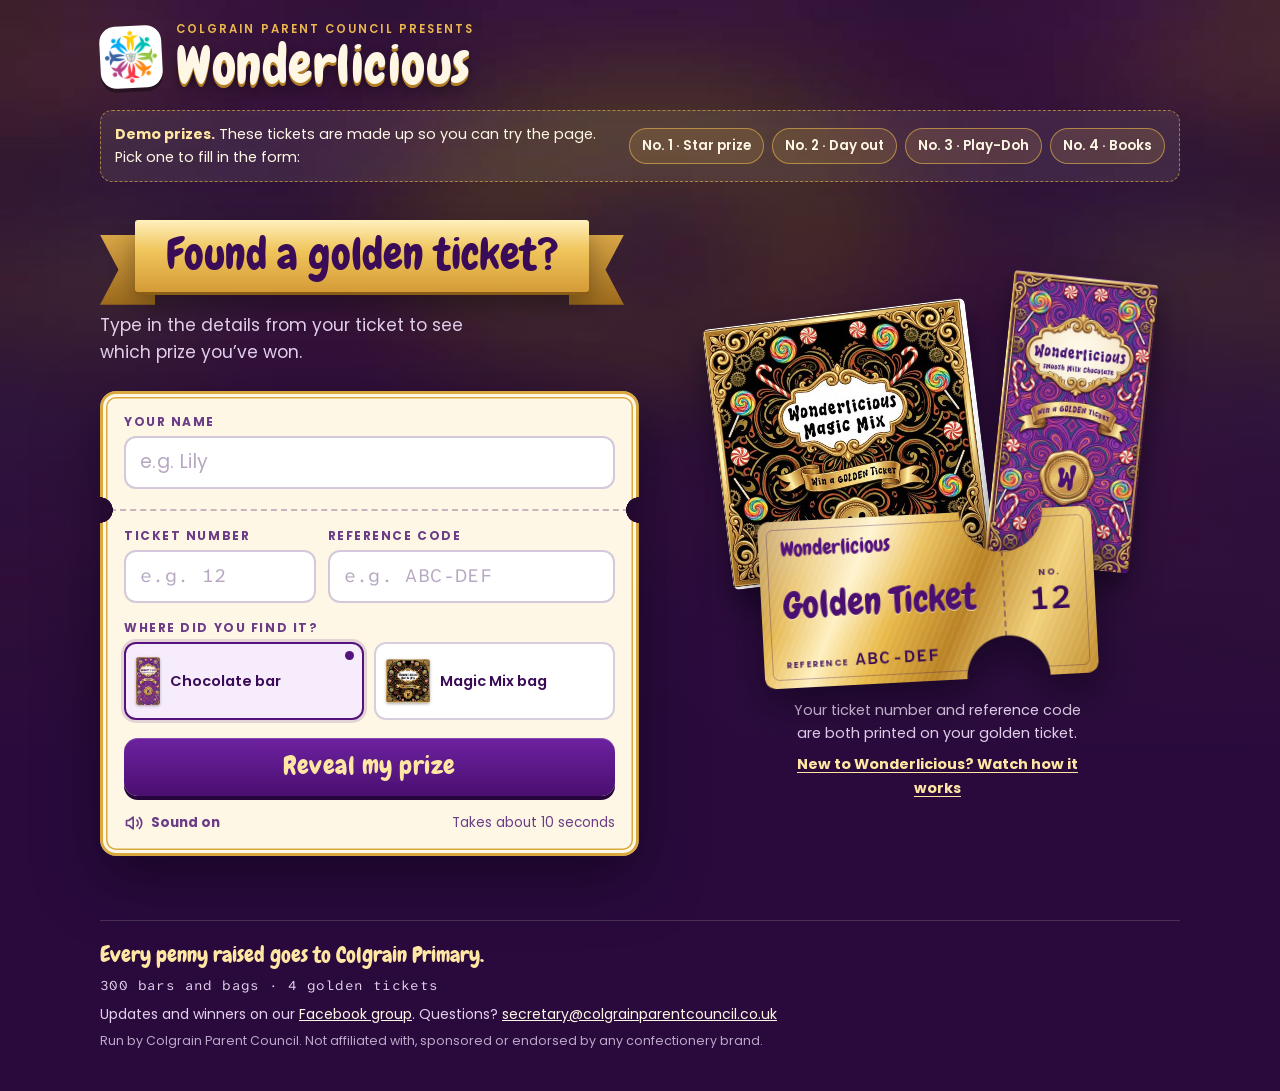
==== commit b2e4dc1b: "Add a "how it works" film for parents A roughly 75-second animated film at /wonderlicious/how-it-wor" ====
--- a/golden-ticket/index.html
+++ b/golden-ticket/index.html
@@ -293,6 +293,7 @@
   .sc-bar { right: 3%; top: 0; width: 33%; border-radius: 5px; transform: rotate(6deg); }
   .sc-ticket { position: absolute; left: 10%; bottom: 0; width: 76%; transform: rotate(-3deg); filter: drop-shadow(0 16px 20px rgba(10, 0, 20, 0.55)); }
   .showcase figcaption { max-width: 34ch; text-align: center; font-size: 14.5px; color: var(--cream-2); }
+  .film-link { display: inline-block; margin-top: 8px; font-weight: 700; color: var(--gold-hi); text-underline-offset: 3px; }
   @media (max-width: 899px) { .stack { width: min(92%, 380px); } }
   .notice {
     margin-top: 24px;
@@ -823,14 +824,14 @@
           <img class="sc-bar" src="assets/bar.jpg" alt="A Wonderlicious chocolate bar">
           <div class="sc-ticket" id="example-ticket"></div>
         </div>
-        <figcaption>Your ticket number and reference code are both printed on your golden ticket.</figcaption>
+        <figcaption>Your ticket number and reference code are both printed on your golden ticket.<br><a class="film-link" href="how-it-works/">New to Wonderlicious? Watch how it works</a></figcaption>
       </figure>
     </section>
 
     <section class="result" id="view-result" hidden aria-labelledby="result-title">
       <div class="result-hero">
         <div id="result-ticket"></div>
-        <p class="result-eyebrow">Golden ticket No. <span id="r-number"></span></p>
+        <p class="result-eyebrow" id="r-eyebrow"></p>
         <h2 class="result-title" id="result-title" tabindex="-1">Congratulations, <span id="r-name"></span>!</h2>
         <p class="won-label">You’ve won</p>
         <p class="result-prize" id="r-prize"></p>
@@ -842,7 +843,7 @@
         </p>
       </div>
 
-      <div class="collect" aria-labelledby="collect-title">
+      <div class="collect" id="collect" aria-labelledby="collect-title">
         <h3 id="collect-title">How to get your prize</h3>
         <p class="collect-intro" id="collect-intro"></p>
         <div class="options">
@@ -880,7 +881,7 @@
         <p class="claim-by" id="claim-by" hidden></p>
       </div>
 
-      <div class="stub">
+      <div class="stub" id="stub">
         <dl>
           <div><dt>Winner</dt><dd id="s-name"></dd></div>
           <div><dt>Ticket No.</dt><dd class="code" id="s-number"></dd></div>
@@ -891,7 +892,7 @@
       </div>
 
       <div class="result-actions">
-        <p class="hint">Take a screenshot to keep these details handy.</p>
+        <p class="hint" id="result-hint">Take a screenshot to keep these details handy.</p>
         <div class="btn-row">
           <button type="button" class="btn btn-gold" id="replay-btn">Watch the reveal again</button>
           <button type="button" class="btn btn-ghost-light" id="another-btn">Check another ticket</button>
@@ -1689,7 +1690,11 @@
     fillBack(resultTicket, p);
     resultTicket.classList.add('is-flipped');
 
-    $('r-number').textContent = p.number;
+    $('r-eyebrow').textContent = p.example ? 'Example ticket' : 'Golden ticket No. ' + p.number;
+    // An example ticket shows the reveal but has nothing to collect.
+    $('collect').hidden = !!p.example;
+    $('stub').hidden = !!p.example;
+    $('result-hint').hidden = !!p.example;
     $('r-name').textContent = claim.name;
     $('r-prize').textContent = p.prize;
     $('r-details').textContent = p.details || '';
